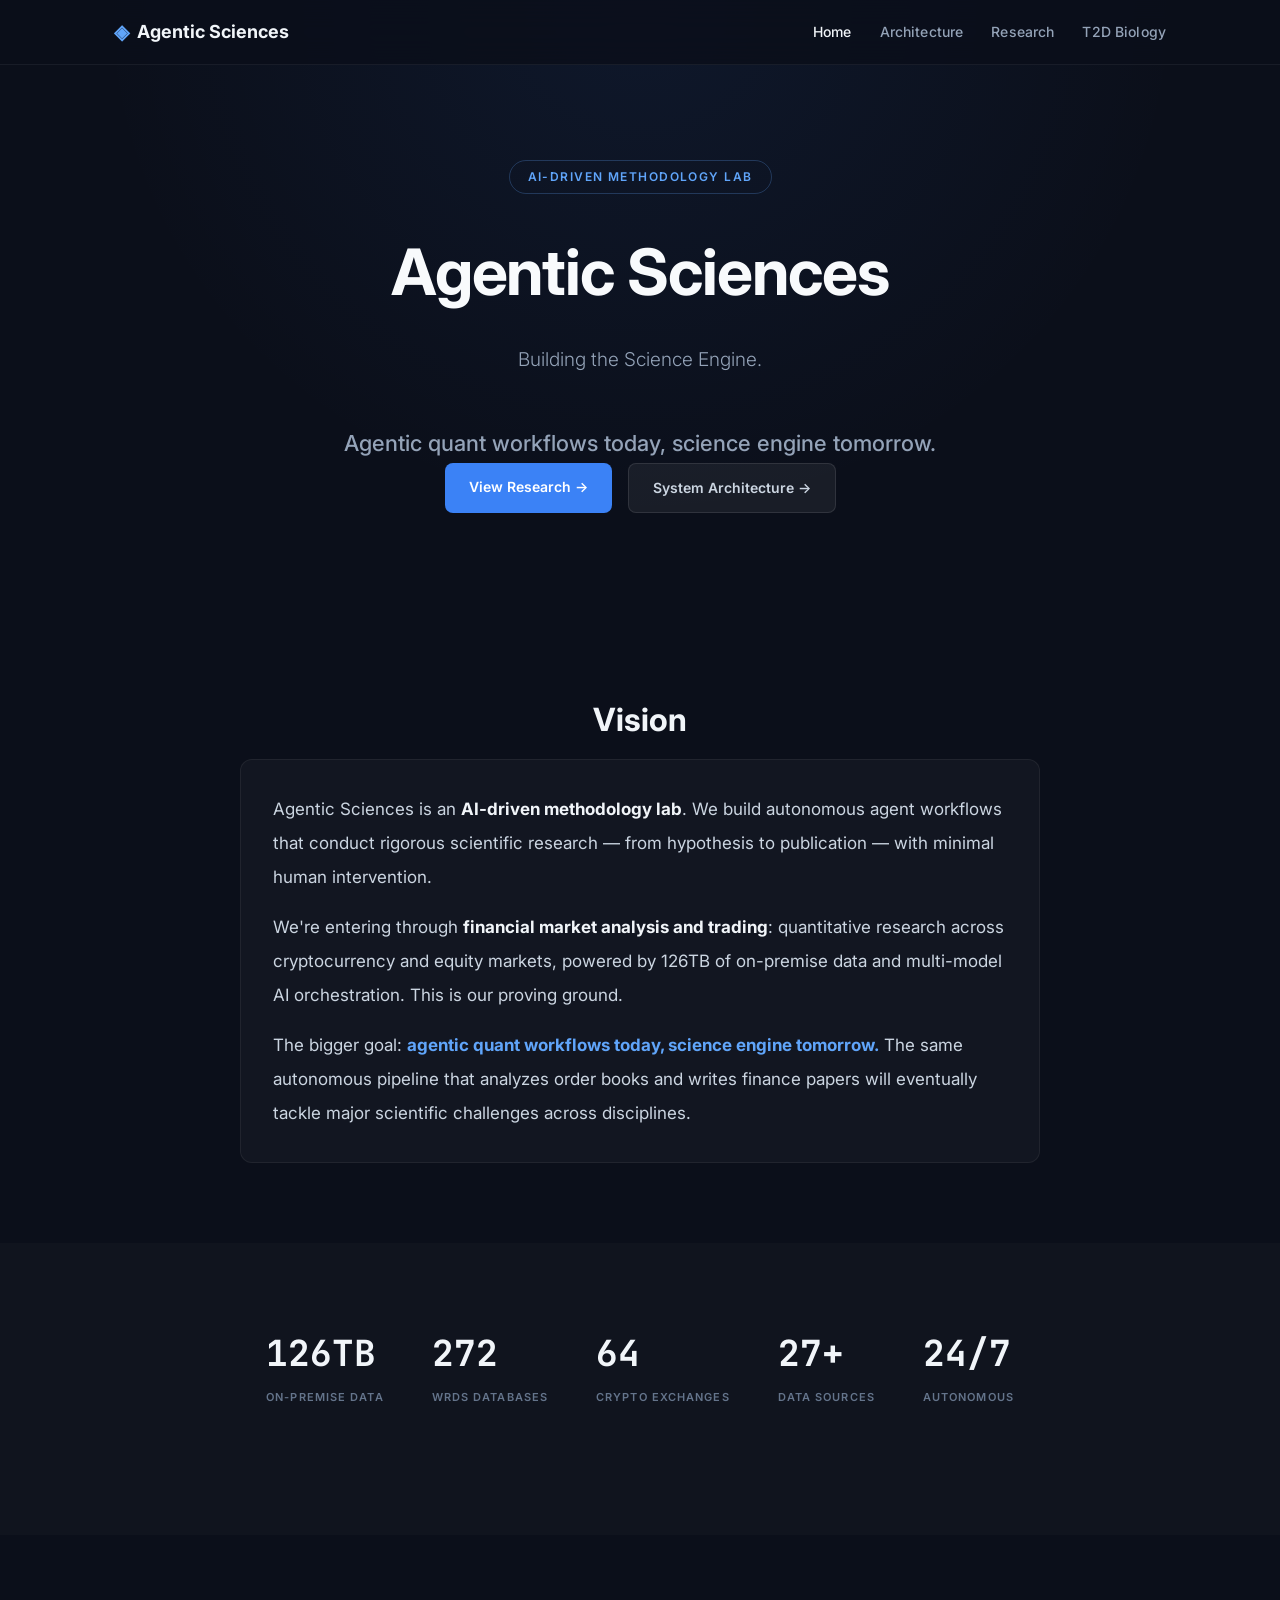
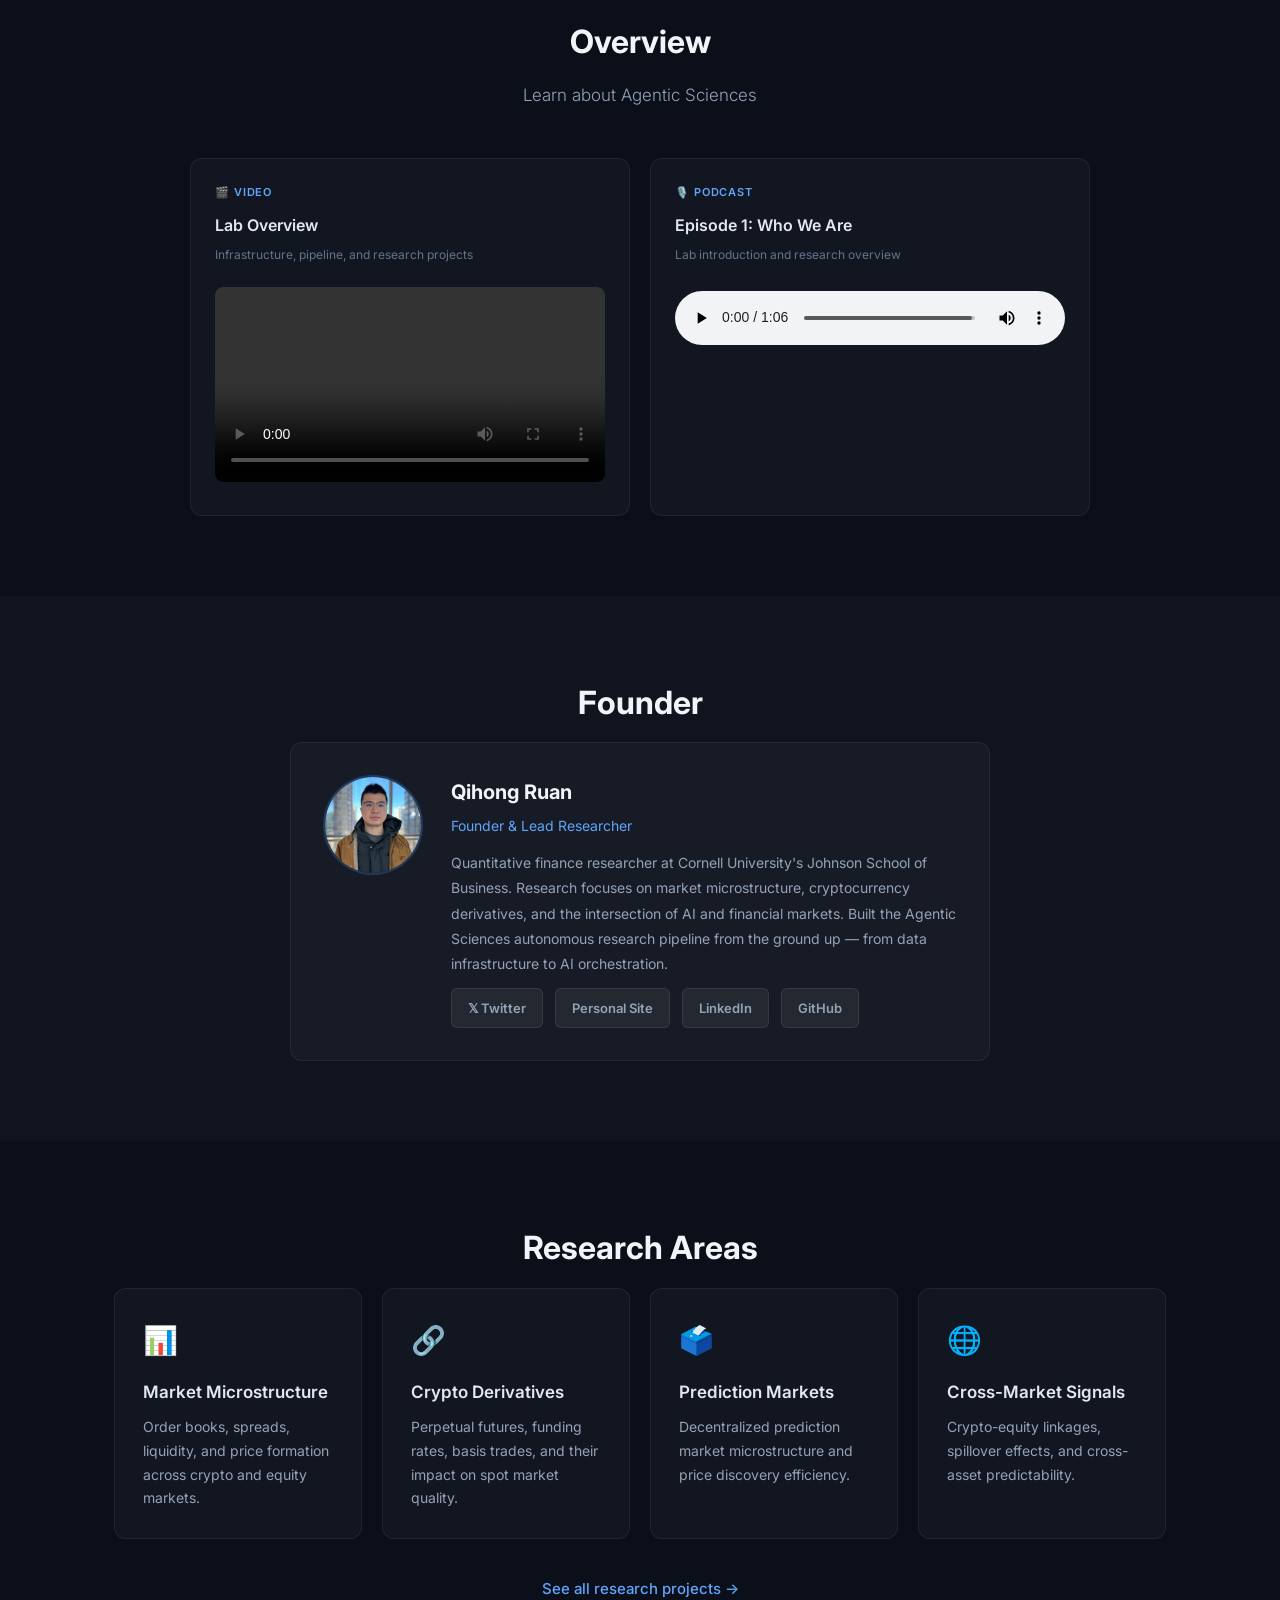
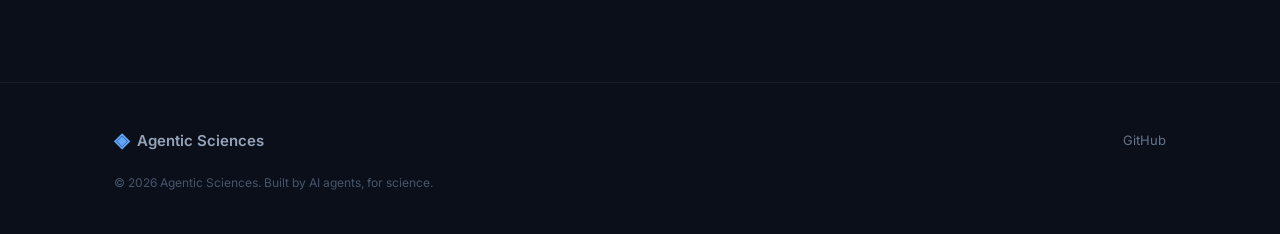
==== index.html @ 5f7b44ff "Add T2D Computational Biology research page - Network analysis: 13.7M STRING interactions → 1,053-no" ====
<!DOCTYPE html>
<html lang="en">
<head>
    <meta charset="UTF-8">
    <meta name="viewport" content="width=device-width, initial-scale=1.0">
    <title>Agentic Sciences — Quantitative Research Lab</title>
    <link rel="canonical" href="https://agentic-sciences.github.io/" />
    <link href="https://fonts.googleapis.com/css2?family=Inter:wght@300;400;500;600;700&family=JetBrains+Mono:wght@400;500&display=swap" rel="stylesheet">
    <link rel="stylesheet" href="css/style.css">
</head>
<body>

<nav class="nav">
    <div class="nav-inner">
        <a href="/" class="nav-brand">
            <span class="brand-icon">◈</span> Agentic Sciences
        </a>
        <div class="nav-links">
            <a href="/" class="active">Home</a>
            <a href="architecture.html">Architecture</a>
            <a href="research.html">Research</a>
            <a href="t2d-research.html">T2D Biology</a>
        </div>
    </div>
</nav>

<!-- Hero -->
<section class="hero">
    <div class="container">
        <div class="hero-badge">AI-Driven Methodology Lab</div>
        <h1>Agentic Sciences</h1>
        <p class="hero-subtitle">Building the Science Engine.</p>
        <p style="font-size:22px;font-weight:500;color:#94a3b8;margin-top:12px">Agentic quant workflows today, science engine tomorrow.</p>
        <div class="hero-cta">
            <a href="research.html" class="btn btn-primary">View Research →</a>
            <a href="architecture.html" class="btn btn-secondary">System Architecture →</a>
        </div>
    </div>
</section>

<!-- Vision -->
<section class="section">
    <div class="container">
        <h2 class="section-title">Vision</h2>
        <div class="arch-block" style="max-width:800px;margin:0 auto">
            <p style="font-size:17px;line-height:2;color:#cbd5e1">
                Agentic Sciences is an <strong style="color:#f1f5f9">AI-driven methodology lab</strong>. We build autonomous agent workflows that conduct rigorous scientific research — from hypothesis to publication — with minimal human intervention.
            </p>
            <p style="font-size:17px;line-height:2;color:#cbd5e1;margin-top:16px">
                We're entering through <strong style="color:#f1f5f9">financial market analysis and trading</strong>: quantitative research across cryptocurrency and equity markets, powered by 126TB of on-premise data and multi-model AI orchestration. This is our proving ground.
            </p>
            <p style="font-size:17px;line-height:2;color:#cbd5e1;margin-top:16px">
                The bigger goal: <strong style="color:#60a5fa">agentic quant workflows today, science engine tomorrow.</strong> The same autonomous pipeline that analyzes order books and writes finance papers will eventually tackle major scientific challenges across disciplines.
            </p>
        </div>
    </div>
</section>

<!-- Key Numbers -->
<section class="section section-alt">
    <div class="container">
        <div class="hero-stats">
            <div class="stat">
                <div class="stat-number">126TB</div>
                <div class="stat-label">On-Premise Data</div>
            </div>
            <div class="stat">
                <div class="stat-number">272</div>
                <div class="stat-label">WRDS Databases</div>
            </div>
            <div class="stat">
                <div class="stat-number">64</div>
                <div class="stat-label">Crypto Exchanges</div>
            </div>
            <div class="stat">
                <div class="stat-number">27+</div>
                <div class="stat-label">Data Sources</div>
            </div>
            <div class="stat">
                <div class="stat-number">24/7</div>
                <div class="stat-label">Autonomous</div>
            </div>
        </div>
    </div>
</section>

<!-- Overview Video & Podcast -->
<section class="section">
    <div class="container">
        <h2 class="section-title">Overview</h2>
        <p class="section-desc">Learn about Agentic Sciences</p>
        <div class="output-grid" style="max-width:900px;margin:0 auto">
            <div class="output-item">
                <div class="type">🎬 Video</div>
                <h3>Lab Overview</h3>
                <p style="font-size:12px;color:#64748b">Infrastructure, pipeline, and research projects</p>
                <video controls style="width:100%;border-radius:8px;margin-top:8px;background:#000">
                    <source src="assets/videos/agentic_sciences_overview.mp4" type="video/mp4">
                </video>
            </div>
            <div class="output-item">
                <div class="type">🎙️ Podcast</div>
                <h3>Episode 1: Who We Are</h3>
                <p style="font-size:12px;color:#64748b">Lab introduction and research overview</p>
                <audio controls style="width:100%;margin-top:12px">
                    <source src="assets/podcast/ep01_en.mp3" type="audio/mpeg">
                </audio>
            </div>
        </div>
    </div>
</section>

<!-- Founder -->
<section class="section section-alt">
    <div class="container">
        <h2 class="section-title">Founder</h2>
        <div class="arch-block" style="max-width:700px;margin:0 auto;display:flex;gap:28px;align-items:flex-start">
            <div style="min-width:100px;text-align:center">
                <img src="img/founder.jpeg" alt="Qihong Ruan" 
                     style="width:100px;height:100px;border-radius:50%;object-fit:cover;border:2px solid #1e3a5f"
                     onerror="this.style.display='none'">
            </div>
            <div>
                <h3 style="font-size:20px;color:#f1f5f9;margin-bottom:4px">Qihong Ruan</h3>
                <p style="font-size:14px;color:#60a5fa;margin-bottom:12px">Founder & Lead Researcher</p>
                <p style="font-size:14px;color:#94a3b8;line-height:1.8">
                    Quantitative finance researcher at Cornell University's Johnson School of Business. Research focuses on market microstructure, cryptocurrency derivatives, and the intersection of AI and financial markets. Built the Agentic Sciences autonomous research pipeline from the ground up — from data infrastructure to AI orchestration.
                </p>
                <div style="margin-top:12px;display:flex;gap:12px;flex-wrap:wrap">
                    <a href="https://x.com/Qihong53030163" class="btn btn-sm">𝕏 Twitter</a>
                    <a href="https://qihongruan.github.io" class="btn btn-sm">Personal Site</a>
                    <a href="https://www.linkedin.com/in/qihong-ruan/" class="btn btn-sm">LinkedIn</a>
                    <a href="https://github.com/QihongRuan" class="btn btn-sm">GitHub</a>
                </div>
            </div>
        </div>
    </div>
</section>

<!-- What We Research (brief) -->
<section class="section">
    <div class="container">
        <h2 class="section-title">Research Areas</h2>
        <div class="cards">
            <div class="card">
                <div class="card-icon">📊</div>
                <h3>Market Microstructure</h3>
                <p>Order books, spreads, liquidity, and price formation across crypto and equity markets.</p>
            </div>
            <div class="card">
                <div class="card-icon">🔗</div>
                <h3>Crypto Derivatives</h3>
                <p>Perpetual futures, funding rates, basis trades, and their impact on spot market quality.</p>
            </div>
            <div class="card">
                <div class="card-icon">🗳️</div>
                <h3>Prediction Markets</h3>
                <p>Decentralized prediction market microstructure and price discovery efficiency.</p>
            </div>
            <div class="card">
                <div class="card-icon">🌐</div>
                <h3>Cross-Market Signals</h3>
                <p>Crypto-equity linkages, spillover effects, and cross-asset predictability.</p>
            </div>
        </div>
        <div class="more-link">
            <a href="research.html">See all research projects →</a>
        </div>
    </div>
</section>

<!-- Footer -->
<footer class="footer">
    <div class="container">
        <div class="footer-inner">
            <div class="footer-brand">
                <span class="brand-icon">◈</span> Agentic Sciences
            </div>
            <div class="footer-links">
                <a href="https://github.com/Agentic-Sciences">GitHub</a>
            </div>
        </div>
        <div class="footer-copy">© 2026 Agentic Sciences. Built by AI agents, for science.</div>
    </div>
</footer>

</body>
</html>
---- css/style.css ----
/* ========== Reset & Base ========== */
*, *::before, *::after { margin: 0; padding: 0; box-sizing: border-box; }
html { scroll-behavior: smooth; }
body {
    font-family: 'Inter', -apple-system, sans-serif;
    font-size: 16px; line-height: 1.7;
    color: #e2e8f0; background: #0b0f1a;
    -webkit-font-smoothing: antialiased;
}
a { color: #60a5fa; text-decoration: none; transition: color .2s; }
a:hover { color: #93c5fd; }
.container { max-width: 1100px; margin: 0 auto; padding: 0 24px; }

/* ========== Nav ========== */
.nav { position: fixed; top: 0; left: 0; right: 0; z-index: 100;
    background: rgba(11,15,26,.85); backdrop-filter: blur(20px);
    border-bottom: 1px solid rgba(255,255,255,.06); }
.nav-inner { max-width: 1100px; margin: 0 auto; padding: 0 24px;
    display: flex; align-items: center; justify-content: space-between; height: 64px; }
.nav-brand { font-weight: 700; font-size: 18px; color: #f1f5f9; display: flex; align-items: center; gap: 8px; }
.brand-icon { color: #60a5fa; font-size: 20px; }
.nav-brand:hover { color: #f1f5f9; }
.nav-links { display: flex; gap: 28px; }
.nav-links a { font-size: 14px; font-weight: 500; color: #94a3b8; letter-spacing: .01em; }
.nav-links a:hover, .nav-links a.active { color: #f1f5f9; }

/* ========== Hero ========== */
.hero { padding: 160px 0 100px; text-align: center;
    background: radial-gradient(ellipse at 50% 0%, rgba(59,130,246,.08) 0%, transparent 60%); }
.hero-badge { display: inline-block; font-size: 12px; font-weight: 600;
    text-transform: uppercase; letter-spacing: .12em; color: #60a5fa;
    border: 1px solid rgba(96,165,250,.25); border-radius: 20px;
    padding: 6px 18px; margin-bottom: 24px; }
.hero h1 { font-size: 64px; font-weight: 700; color: #f8fafc;
    letter-spacing: -.02em; margin-bottom: 16px; }
.hero-subtitle { font-size: 19px; color: #94a3b8; max-width: 680px; margin: 0 auto 48px;
    font-weight: 300; line-height: 1.8; }
.hero-stats { display: flex; justify-content: center; gap: 48px; margin-bottom: 48px; }
.stat-number { font-size: 36px; font-weight: 700; color: #f1f5f9;
    font-family: 'JetBrains Mono', monospace; }
.stat-label { font-size: 11px; font-weight: 600; text-transform: uppercase;
    letter-spacing: .1em; color: #64748b; margin-top: 4px; }

/* ========== Buttons ========== */
.btn { display: inline-block; padding: 12px 24px; border-radius: 8px;
    font-size: 14px; font-weight: 600; transition: all .2s; }
.btn-primary { background: #3b82f6; color: #fff; }
.btn-primary:hover { background: #2563eb; color: #fff; }
.btn-secondary { background: rgba(255,255,255,.06); color: #cbd5e1;
    border: 1px solid rgba(255,255,255,.1); }
.btn-secondary:hover { background: rgba(255,255,255,.1); color: #f1f5f9; }
.btn-sm { padding: 8px 16px; font-size: 13px; border-radius: 6px;
    background: rgba(255,255,255,.06); color: #94a3b8;
    border: 1px solid rgba(255,255,255,.08); }
.btn-sm:hover { background: rgba(255,255,255,.1); color: #e2e8f0; }
.hero-cta { display: flex; gap: 16px; justify-content: center; }

/* ========== Sections ========== */
.section { padding: 80px 0; }
.section-alt { background: rgba(255,255,255,.02); }
.section-title { font-size: 32px; font-weight: 700; color: #f1f5f9;
    margin-bottom: 12px; text-align: center; }
.section-desc { font-size: 17px; color: #94a3b8; text-align: center;
    max-width: 640px; margin: 0 auto 48px; font-weight: 300; }

/* ========== Cards ========== */
.cards { display: grid; grid-template-columns: repeat(auto-fit, minmax(240px, 1fr)); gap: 20px; }
.card { background: rgba(255,255,255,.03); border: 1px solid rgba(255,255,255,.06);
    border-radius: 12px; padding: 28px; transition: all .2s; }
.card:hover { border-color: rgba(96,165,250,.2); background: rgba(255,255,255,.05); }
.card-icon { font-size: 28px; margin-bottom: 14px; }
.card h3 { font-size: 17px; font-weight: 600; color: #e2e8f0; margin-bottom: 8px; }
.card p { font-size: 14px; color: #94a3b8; line-height: 1.7; }

/* ========== Research Highlight ========== */
.research-card-large { background: rgba(255,255,255,.03); border: 1px solid rgba(255,255,255,.08);
    border-radius: 12px; padding: 36px; max-width: 800px; margin: 0 auto; }
.research-status { display: inline-block; font-size: 11px; font-weight: 600;
    text-transform: uppercase; letter-spacing: .08em; padding: 4px 12px;
    border-radius: 12px; margin-bottom: 16px; }
.research-status.active { background: rgba(52,211,153,.1); color: #34d399;
    border: 1px solid rgba(52,211,153,.2); }
.research-card-large h3 { font-size: 24px; font-weight: 700; color: #f1f5f9; margin-bottom: 12px; }
.research-card-large p { font-size: 15px; color: #94a3b8; line-height: 1.8; margin-bottom: 20px; }
.research-meta { display: flex; gap: 24px; font-size: 13px; color: #64748b; margin-bottom: 20px; flex-wrap: wrap; }
.research-links { display: flex; gap: 10px; flex-wrap: wrap; }

/* ========== Infrastructure ========== */
.infra-grid { display: grid; grid-template-columns: repeat(auto-fit, minmax(220px, 1fr)); gap: 16px; }
.infra-item { background: rgba(255,255,255,.03); border: 1px solid rgba(255,255,255,.06);
    border-radius: 10px; padding: 24px; }
.infra-item h4 { font-size: 15px; font-weight: 600; color: #e2e8f0; margin-bottom: 8px; }
.infra-item p { font-size: 13px; color: #64748b; line-height: 1.7; }

/* ========== More Link ========== */
.more-link { text-align: center; margin-top: 36px; }
.more-link a { font-size: 15px; font-weight: 500; color: #60a5fa; }

/* ========== Footer ========== */
.footer { padding: 40px 0; border-top: 1px solid rgba(255,255,255,.06); }
.footer-inner { display: flex; justify-content: space-between; align-items: center; margin-bottom: 16px; }
.footer-brand { font-weight: 600; font-size: 15px; color: #94a3b8; display: flex; align-items: center; gap: 8px; }
.footer-links { display: flex; gap: 20px; }
.footer-links a { font-size: 13px; color: #64748b; }
.footer-links a:hover { color: #94a3b8; }
.footer-copy { font-size: 12px; color: #475569; }

/* ========== Research Page ========== */
.page-header { padding: 120px 0 60px; text-align: center;
    background: radial-gradient(ellipse at 50% 0%, rgba(59,130,246,.06) 0%, transparent 60%); }
.page-header h1 { font-size: 42px; font-weight: 700; color: #f8fafc; margin-bottom: 12px; }
.page-header p { font-size: 17px; color: #94a3b8; font-weight: 300; }

.research-list { max-width: 800px; margin: 0 auto; }
.research-item { background: rgba(255,255,255,.03); border: 1px solid rgba(255,255,255,.06);
    border-radius: 12px; padding: 32px; margin-bottom: 20px; transition: all .2s; }
.research-item:hover { border-color: rgba(96,165,250,.15); }
.research-item h3 { font-size: 20px; font-weight: 700; color: #e2e8f0; margin-bottom: 8px; }
.research-item .desc { font-size: 14px; color: #94a3b8; line-height: 1.8; margin-bottom: 16px; }
.research-item .meta { font-size: 12px; color: #64748b; margin-bottom: 16px; }

/* ========== Architecture Page ========== */
.arch-block { background: rgba(255,255,255,.03); border: 1px solid rgba(255,255,255,.06);
    border-radius: 12px; padding: 32px; margin-bottom: 24px; max-width: 900px; margin-left: auto; margin-right: auto; }
.arch-block h3 { font-size: 18px; font-weight: 700; color: #e2e8f0; margin-bottom: 12px; }
.arch-block p { font-size: 14px; color: #94a3b8; line-height: 1.8; }
.arch-diagram-box { background: #0f1629; border: 1px solid rgba(96,165,250,.15);
    border-radius: 10px; padding: 28px; font-family: 'JetBrains Mono', monospace;
    font-size: 13px; line-height: 2; color: #94a3b8; overflow-x: auto;
    white-space: pre; max-width: 900px; margin: 0 auto 32px; }
.layer-grid { display: grid; grid-template-columns: 1fr 1fr; gap: 16px;
    max-width: 900px; margin: 0 auto 32px; }
.layer { background: rgba(255,255,255,.03); border-left: 3px solid #3b82f6;
    border-radius: 0 10px 10px 0; padding: 20px 24px; }
.layer h4 { font-size: 14px; font-weight: 600; color: #e2e8f0; margin-bottom: 6px; }
.layer p { font-size: 13px; color: #64748b; line-height: 1.7; }

/* ========== Outputs Page ========== */
.output-grid { display: grid; grid-template-columns: repeat(auto-fit, minmax(300px, 1fr));
    gap: 20px; max-width: 900px; margin: 0 auto; }
.output-item { background: rgba(255,255,255,.03); border: 1px solid rgba(255,255,255,.06);
    border-radius: 12px; padding: 24px; }
.output-item h3 { font-size: 16px; font-weight: 600; color: #e2e8f0; margin-bottom: 6px; }
.output-item .type { font-size: 11px; font-weight: 600; text-transform: uppercase;
    letter-spacing: .08em; color: #60a5fa; margin-bottom: 10px; }
.output-item p { font-size: 13px; color: #94a3b8; margin-bottom: 14px; line-height: 1.7; }

/* Figure gallery */
.fig-gallery { display: grid; grid-template-columns: repeat(auto-fit, minmax(280px, 1fr));
    gap: 16px; max-width: 900px; margin: 32px auto; }
.fig-item { background: rgba(255,255,255,.03); border: 1px solid rgba(255,255,255,.06);
    border-radius: 10px; overflow: hidden; }
.fig-item img { width: 100%; display: block; }
.fig-item .fig-cap { padding: 12px 16px; font-size: 12px; color: #64748b; }

/* ========== Responsive ========== */
@media (max-width: 768px) {
    .hero h1 { font-size: 36px; }
    .hero-stats { flex-wrap: wrap; gap: 24px; }
    .hero-cta { flex-direction: column; align-items: center; }
    .nav-links { gap: 16px; }
    .nav-links a { font-size: 13px; }
    .layer-grid { grid-template-columns: 1fr; }
    .research-meta { flex-direction: column; gap: 8px; }
}
@media (max-width: 480px) {
    .hero h1 { font-size: 28px; }
    .hero-stats { gap: 16px; }
    .stat-number { font-size: 24px; }
    .nav-inner { padding: 0 16px; }
    .container { padding: 0 16px; }
}
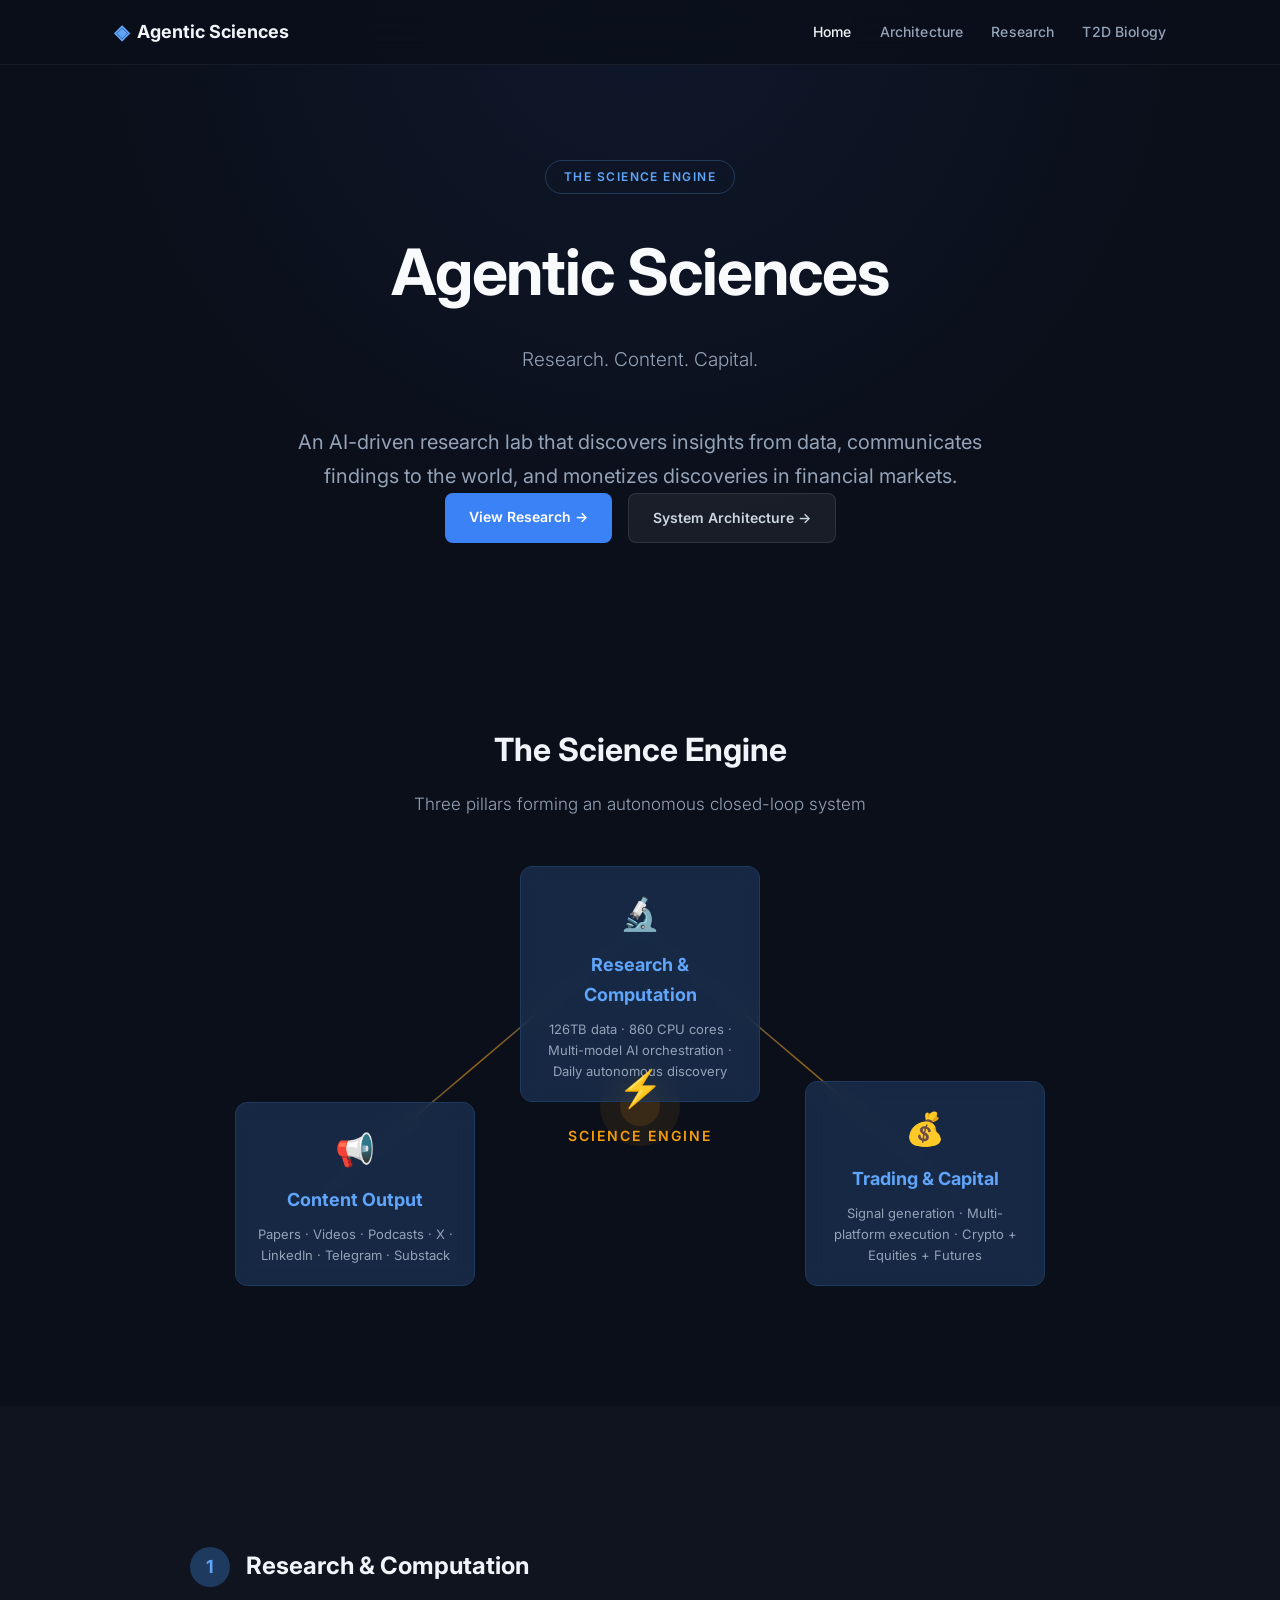
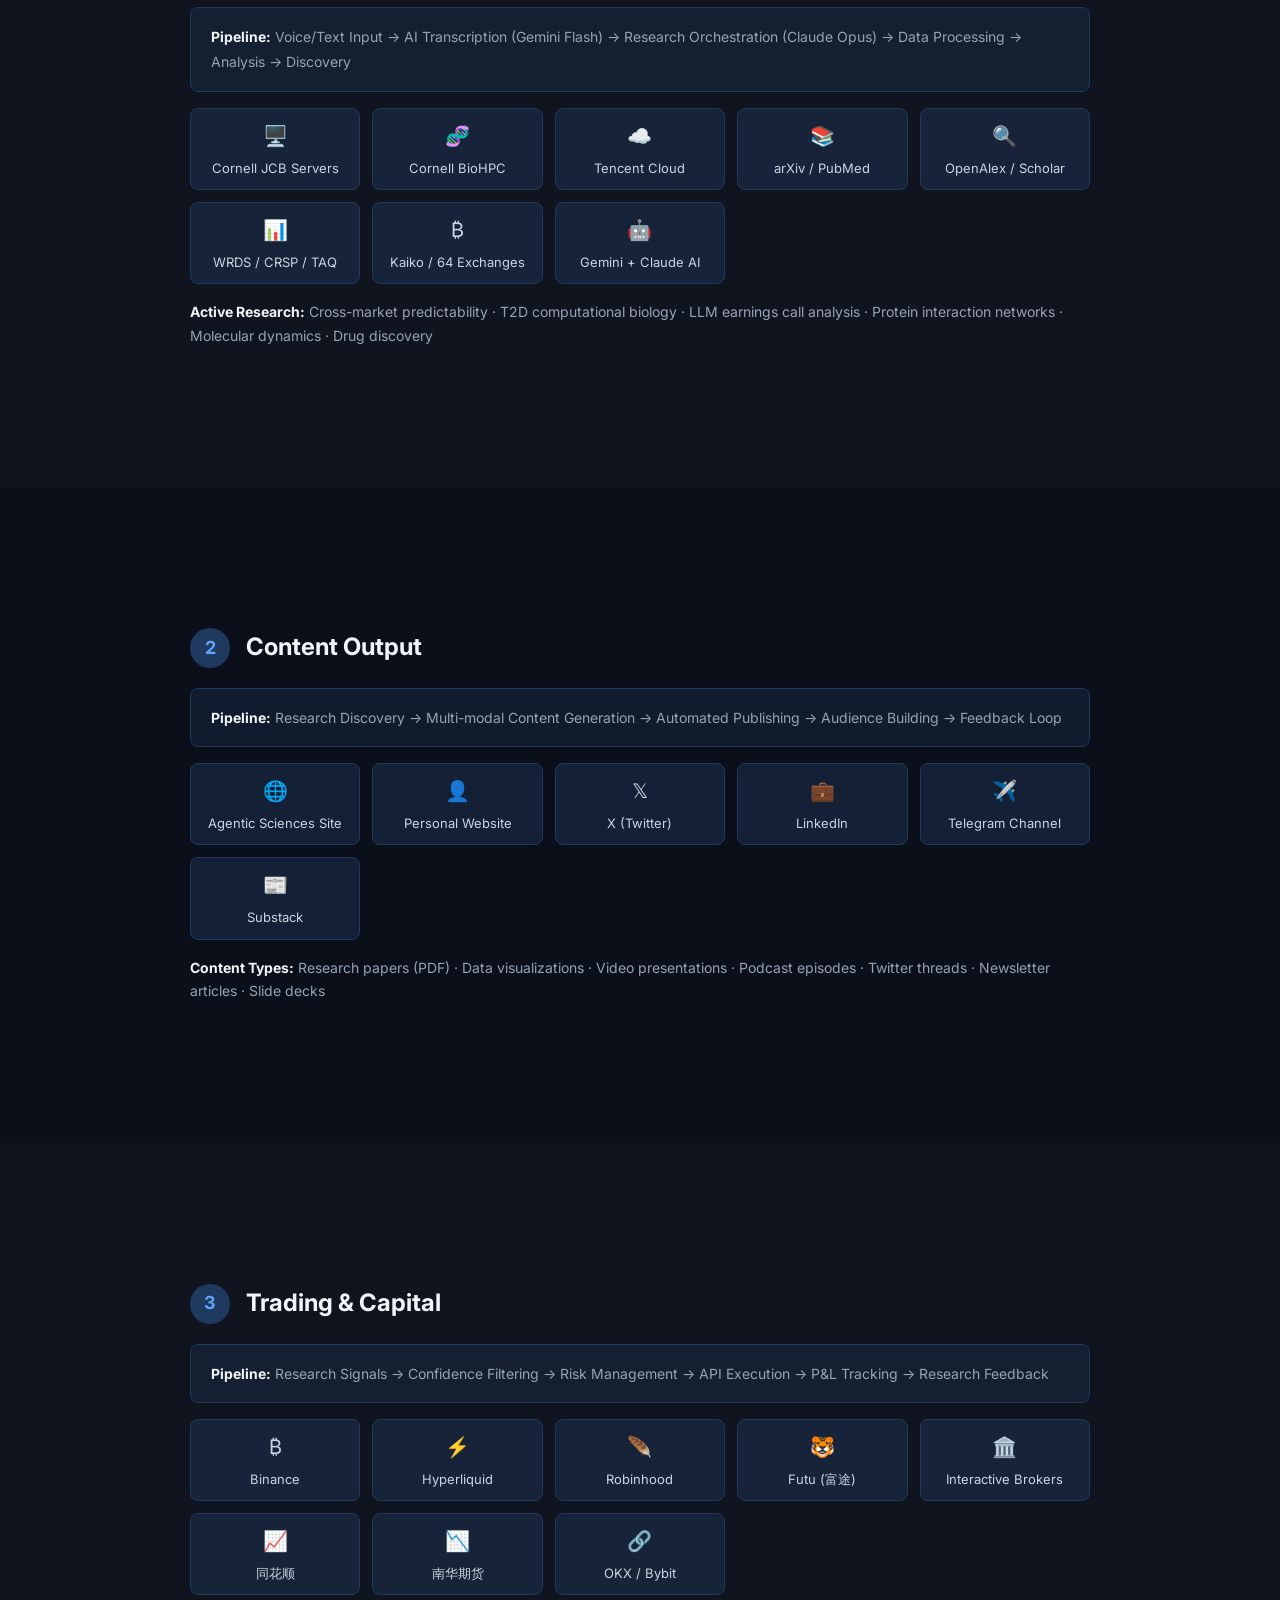
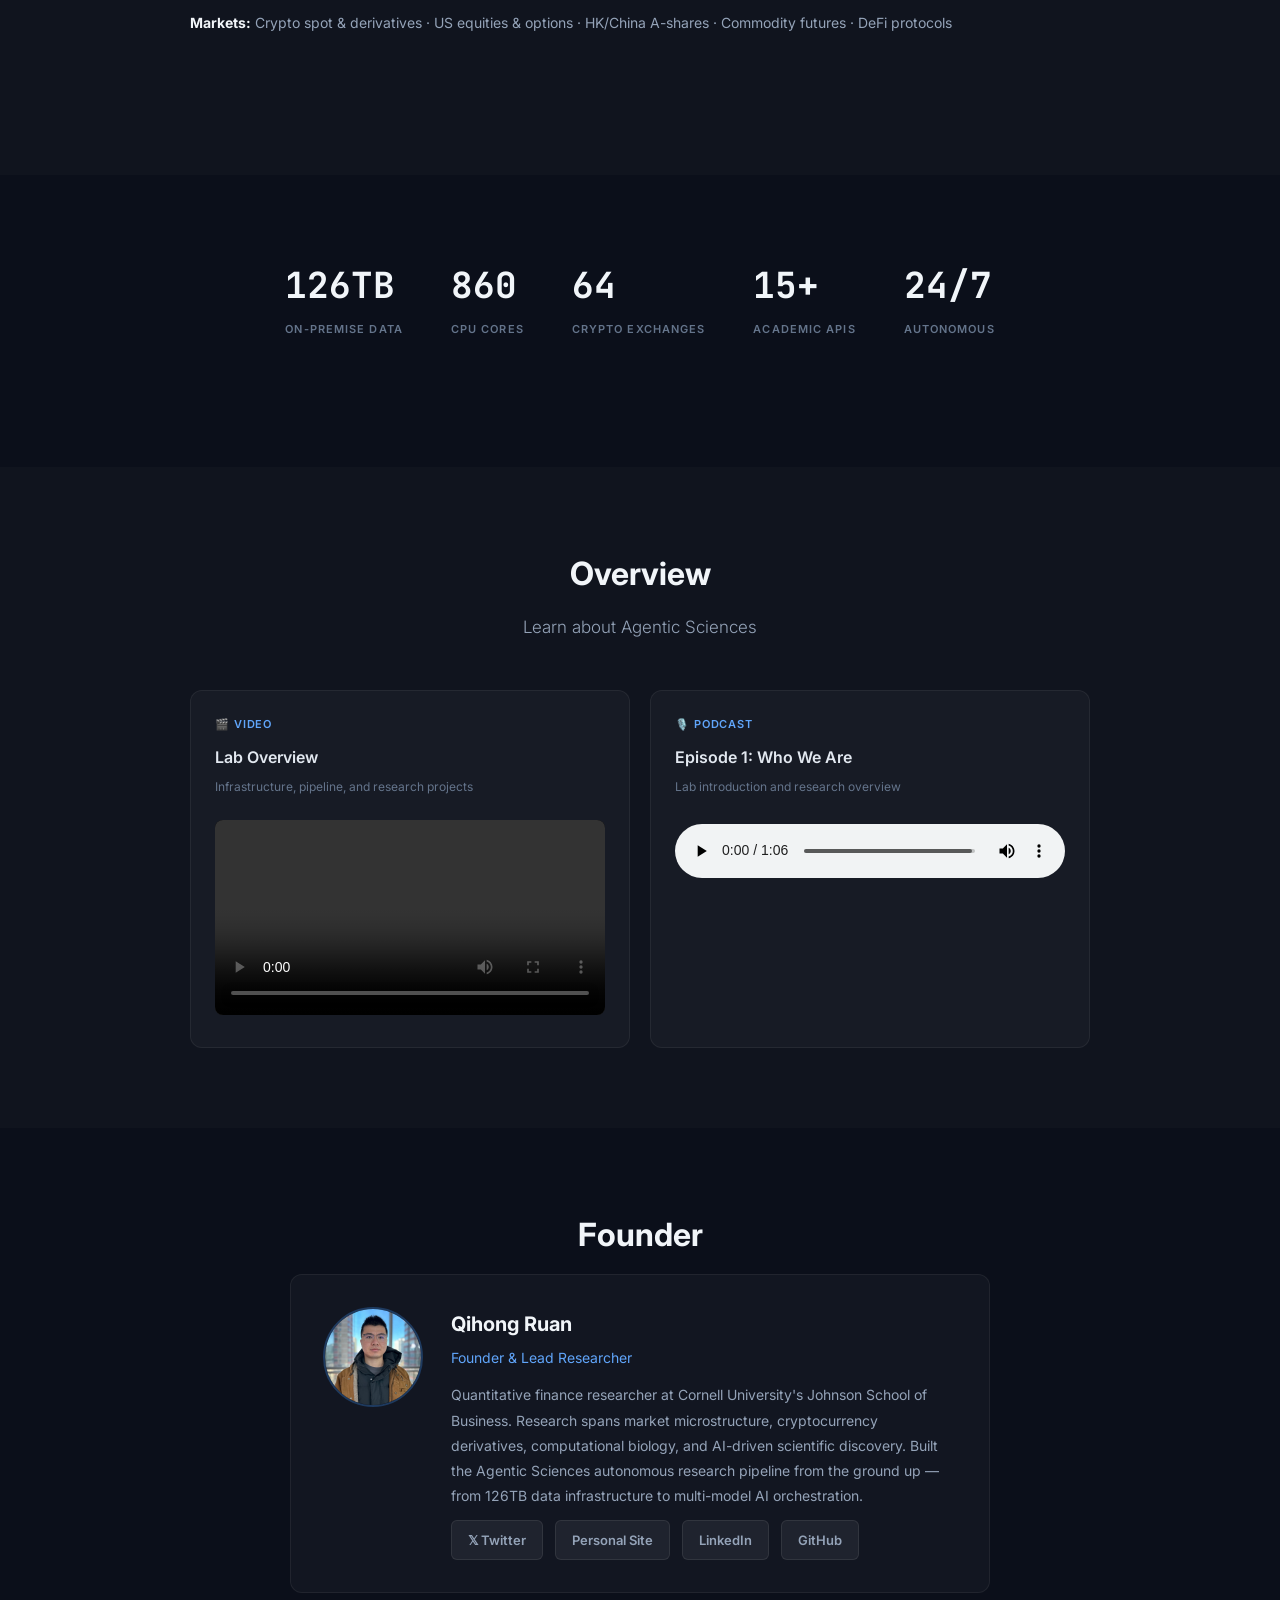
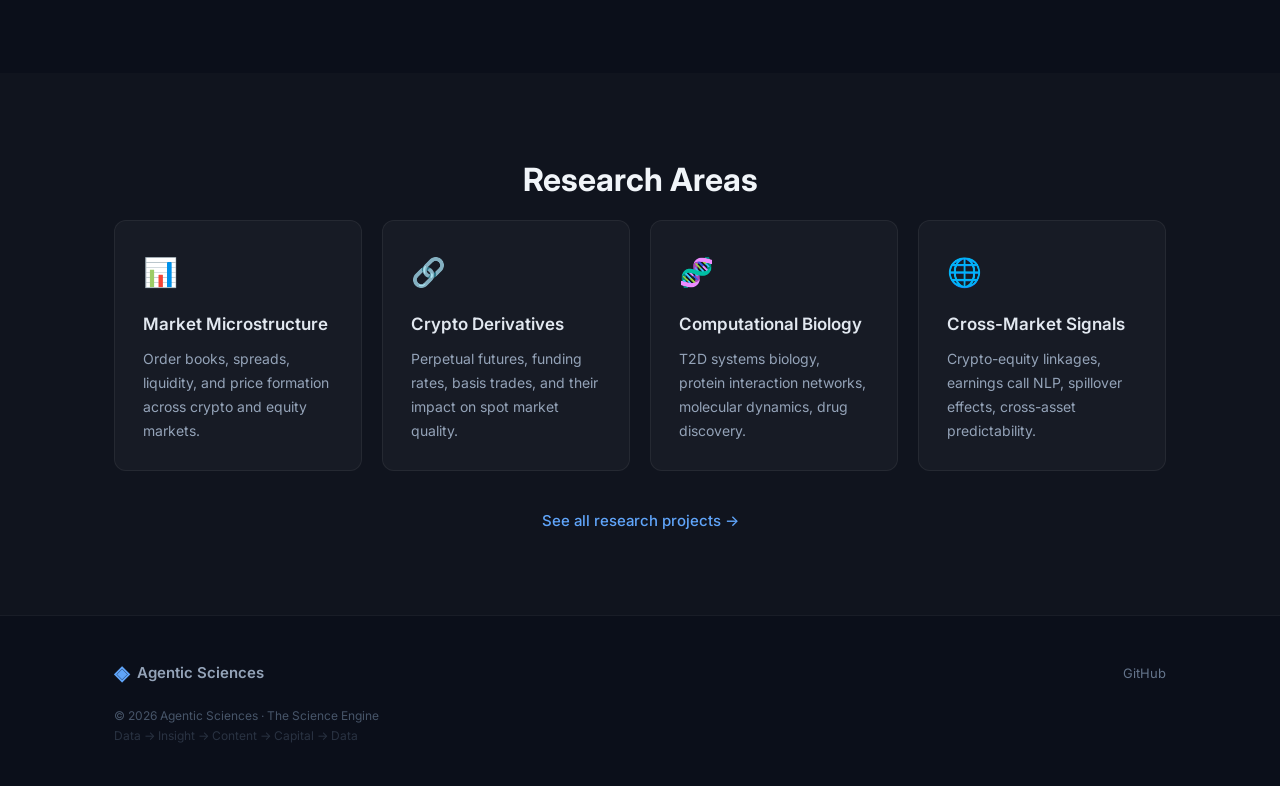
==== commit 48f14b55: "Redesign homepage: Science Engine triple-pillar vision - Research + Content + Trading triangle archi" ====
--- a/index.html
+++ b/index.html
@@ -3,10 +3,74 @@
 <head>
     <meta charset="UTF-8">
     <meta name="viewport" content="width=device-width, initial-scale=1.0">
-    <title>Agentic Sciences — Quantitative Research Lab</title>
+    <title>Agentic Sciences — The Science Engine</title>
     <link rel="canonical" href="https://agentic-sciences.github.io/" />
     <link href="https://fonts.googleapis.com/css2?family=Inter:wght@300;400;500;600;700&family=JetBrains+Mono:wght@400;500&display=swap" rel="stylesheet">
     <link rel="stylesheet" href="css/style.css">
+    <style>
+        .triangle-container {
+            max-width: 900px; margin: 40px auto; position: relative;
+            height: 420px;
+        }
+        .triangle-node {
+            position: absolute; width: 240px; text-align: center;
+            background: rgba(30,58,95,0.6); border: 1px solid #1e3a5f;
+            border-radius: 12px; padding: 20px; backdrop-filter: blur(10px);
+        }
+        .triangle-node h3 { color: #60a5fa; margin: 0 0 8px; font-size: 18px; }
+        .triangle-node p { color: #94a3b8; font-size: 13px; line-height: 1.6; margin: 0; }
+        .triangle-node .icon { font-size: 32px; margin-bottom: 8px; }
+        .node-top { top: 0; left: 50%; transform: translateX(-50%); }
+        .node-left { bottom: 0; left: 5%; }
+        .node-right { bottom: 0; right: 5%; }
+        .triangle-svg {
+            position: absolute; top: 0; left: 0; width: 100%; height: 100%;
+            pointer-events: none; z-index: -1;
+        }
+        .triangle-center {
+            position: absolute; top: 50%; left: 50%; transform: translate(-50%, -20%);
+            text-align: center;
+        }
+        .triangle-center .engine-label {
+            font-size: 14px; color: #f59e0b; font-weight: 600;
+            letter-spacing: 2px; text-transform: uppercase;
+        }
+        .triangle-center .engine-icon { font-size: 36px; margin-bottom: 4px; }
+        
+        .pillar-section { margin: 60px auto; max-width: 900px; }
+        .pillar-header { display: flex; align-items: center; gap: 16px; margin-bottom: 20px; }
+        .pillar-header .num {
+            background: #1e3a5f; color: #60a5fa; width: 40px; height: 40px;
+            border-radius: 50%; display: flex; align-items: center; justify-content: center;
+            font-weight: 700; font-size: 18px;
+        }
+        .pillar-header h2 { color: #f1f5f9; margin: 0; font-size: 24px; }
+        
+        .platform-grid {
+            display: grid; grid-template-columns: repeat(auto-fill, minmax(160px, 1fr));
+            gap: 12px; margin: 16px 0;
+        }
+        .platform-chip {
+            background: rgba(30,58,95,0.4); border: 1px solid #1e3a5f;
+            border-radius: 8px; padding: 10px 14px; text-align: center;
+            font-size: 13px; color: #cbd5e1;
+        }
+        .platform-chip .plat-icon { font-size: 20px; display: block; margin-bottom: 4px; }
+        
+        .flow-arrow { text-align: center; color: #475569; font-size: 24px; margin: 8px 0; }
+        .flow-box {
+            background: rgba(30,58,95,0.3); border: 1px solid #1e3a5f;
+            border-radius: 8px; padding: 16px 20px; margin: 12px 0;
+            color: #94a3b8; font-size: 14px; line-height: 1.8;
+        }
+        .flow-box strong { color: #f1f5f9; }
+
+        @media (max-width: 768px) {
+            .triangle-container { height: auto; display: flex; flex-direction: column; gap: 16px; align-items: center; }
+            .triangle-node { position: static; transform: none; width: 90%; }
+            .triangle-svg, .triangle-center { display: none; }
+        }
+    </style>
 </head>
 <body>
 
@@ -27,10 +91,12 @@
 <!-- Hero -->
 <section class="hero">
     <div class="container">
-        <div class="hero-badge">AI-Driven Methodology Lab</div>
+        <div class="hero-badge">The Science Engine</div>
         <h1>Agentic Sciences</h1>
-        <p class="hero-subtitle">Building the Science Engine.</p>
-        <p style="font-size:22px;font-weight:500;color:#94a3b8;margin-top:12px">Agentic quant workflows today, science engine tomorrow.</p>
+        <p class="hero-subtitle">Research. Content. Capital.</p>
+        <p style="font-size:20px;font-weight:400;color:#94a3b8;margin-top:12px;max-width:700px;margin-left:auto;margin-right:auto">
+            An AI-driven research lab that discovers insights from data, communicates findings to the world, and monetizes discoveries in financial markets.
+        </p>
         <div class="hero-cta">
             <a href="research.html" class="btn btn-primary">View Research →</a>
             <a href="architecture.html" class="btn btn-secondary">System Architecture →</a>
@@ -38,26 +104,147 @@
     </div>
 </section>
 
-<!-- Vision -->
+<!-- The Science Engine Triangle -->
 <section class="section">
     <div class="container">
-        <h2 class="section-title">Vision</h2>
-        <div class="arch-block" style="max-width:800px;margin:0 auto">
-            <p style="font-size:17px;line-height:2;color:#cbd5e1">
-                Agentic Sciences is an <strong style="color:#f1f5f9">AI-driven methodology lab</strong>. We build autonomous agent workflows that conduct rigorous scientific research — from hypothesis to publication — with minimal human intervention.
+        <h2 class="section-title">The Science Engine</h2>
+        <p class="section-desc">Three pillars forming an autonomous closed-loop system</p>
+        
+        <div class="triangle-container">
+            <svg class="triangle-svg" viewBox="0 0 900 420" preserveAspectRatio="xMidYMid meet">
+                <defs>
+                    <linearGradient id="lineGrad" x1="0%" y1="0%" x2="100%" y2="0%">
+                        <stop offset="0%" style="stop-color:#3b82f6;stop-opacity:0.4"/>
+                        <stop offset="50%" style="stop-color:#f59e0b;stop-opacity:0.6"/>
+                        <stop offset="100%" style="stop-color:#3b82f6;stop-opacity:0.4"/>
+                    </linearGradient>
+                </defs>
+                <!-- Triangle lines -->
+                <line x1="450" y1="60" x2="120" y2="340" stroke="url(#lineGrad)" stroke-width="1.5"/>
+                <line x1="450" y1="60" x2="780" y2="340" stroke="url(#lineGrad)" stroke-width="1.5"/>
+                <line x1="120" y1="340" x2="780" y2="340" stroke="url(#lineGrad)" stroke-width="1.5"/>
+                <!-- Center glow -->
+                <circle cx="450" cy="240" r="40" fill="#f59e0b" opacity="0.08"/>
+                <circle cx="450" cy="240" r="20" fill="#f59e0b" opacity="0.12"/>
+            </svg>
+            
+            <div class="triangle-node node-top">
+                <div class="icon">🔬</div>
+                <h3>Research & Computation</h3>
+                <p>126TB data · 860 CPU cores · Multi-model AI orchestration · Daily autonomous discovery</p>
+            </div>
+            <div class="triangle-node node-left">
+                <div class="icon">📢</div>
+                <h3>Content Output</h3>
+                <p>Papers · Videos · Podcasts · X · LinkedIn · Telegram · Substack</p>
+            </div>
+            <div class="triangle-node node-right">
+                <div class="icon">💰</div>
+                <h3>Trading & Capital</h3>
+                <p>Signal generation · Multi-platform execution · Crypto + Equities + Futures</p>
+            </div>
+            
+            <div class="triangle-center">
+                <div class="engine-icon">⚡</div>
+                <div class="engine-label">Science Engine</div>
+            </div>
+        </div>
+    </div>
+</section>
+
+<!-- Pillar 1: Research -->
+<section class="section section-alt">
+    <div class="container">
+        <div class="pillar-section">
+            <div class="pillar-header">
+                <div class="num">1</div>
+                <h2>Research & Computation</h2>
+            </div>
+            <div class="flow-box">
+                <strong>Pipeline:</strong> Voice/Text Input → AI Transcription (Gemini Flash) → 
+                Research Orchestration (Claude Opus) → Data Processing → Analysis → Discovery
+            </div>
+            <div class="platform-grid">
+                <div class="platform-chip"><span class="plat-icon">🖥️</span>Cornell JCB Servers</div>
+                <div class="platform-chip"><span class="plat-icon">🧬</span>Cornell BioHPC</div>
+                <div class="platform-chip"><span class="plat-icon">☁️</span>Tencent Cloud</div>
+                <div class="platform-chip"><span class="plat-icon">📚</span>arXiv / PubMed</div>
+                <div class="platform-chip"><span class="plat-icon">🔍</span>OpenAlex / Scholar</div>
+                <div class="platform-chip"><span class="plat-icon">📊</span>WRDS / CRSP / TAQ</div>
+                <div class="platform-chip"><span class="plat-icon">₿</span>Kaiko / 64 Exchanges</div>
+                <div class="platform-chip"><span class="plat-icon">🤖</span>Gemini + Claude AI</div>
+            </div>
+            <p style="color:#94a3b8;font-size:14px;margin-top:16px">
+                <strong style="color:#f1f5f9">Active Research:</strong> 
+                Cross-market predictability · T2D computational biology · LLM earnings call analysis · 
+                Protein interaction networks · Molecular dynamics · Drug discovery
             </p>
-            <p style="font-size:17px;line-height:2;color:#cbd5e1;margin-top:16px">
-                We're entering through <strong style="color:#f1f5f9">financial market analysis and trading</strong>: quantitative research across cryptocurrency and equity markets, powered by 126TB of on-premise data and multi-model AI orchestration. This is our proving ground.
+        </div>
+    </div>
+</section>
+
+<!-- Pillar 2: Content -->
+<section class="section">
+    <div class="container">
+        <div class="pillar-section">
+            <div class="pillar-header">
+                <div class="num">2</div>
+                <h2>Content Output</h2>
+            </div>
+            <div class="flow-box">
+                <strong>Pipeline:</strong> Research Discovery → Multi-modal Content Generation → 
+                Automated Publishing → Audience Building → Feedback Loop
+            </div>
+            <div class="platform-grid">
+                <div class="platform-chip"><span class="plat-icon">🌐</span>Agentic Sciences Site</div>
+                <div class="platform-chip"><span class="plat-icon">👤</span>Personal Website</div>
+                <div class="platform-chip"><span class="plat-icon">𝕏</span>X (Twitter)</div>
+                <div class="platform-chip"><span class="plat-icon">💼</span>LinkedIn</div>
+                <div class="platform-chip"><span class="plat-icon">✈️</span>Telegram Channel</div>
+                <div class="platform-chip"><span class="plat-icon">📰</span>Substack</div>
+            </div>
+            <p style="color:#94a3b8;font-size:14px;margin-top:16px">
+                <strong style="color:#f1f5f9">Content Types:</strong> 
+                Research papers (PDF) · Data visualizations · Video presentations · 
+                Podcast episodes · Twitter threads · Newsletter articles · Slide decks
             </p>
-            <p style="font-size:17px;line-height:2;color:#cbd5e1;margin-top:16px">
-                The bigger goal: <strong style="color:#60a5fa">agentic quant workflows today, science engine tomorrow.</strong> The same autonomous pipeline that analyzes order books and writes finance papers will eventually tackle major scientific challenges across disciplines.
+        </div>
+    </div>
+</section>
+
+<!-- Pillar 3: Trading -->
+<section class="section section-alt">
+    <div class="container">
+        <div class="pillar-section">
+            <div class="pillar-header">
+                <div class="num">3</div>
+                <h2>Trading & Capital</h2>
+            </div>
+            <div class="flow-box">
+                <strong>Pipeline:</strong> Research Signals → Confidence Filtering → 
+                Risk Management → API Execution → P&L Tracking → Research Feedback
+            </div>
+            <div class="platform-grid">
+                <div class="platform-chip"><span class="plat-icon">₿</span>Binance</div>
+                <div class="platform-chip"><span class="plat-icon">⚡</span>Hyperliquid</div>
+                <div class="platform-chip"><span class="plat-icon">🪶</span>Robinhood</div>
+                <div class="platform-chip"><span class="plat-icon">🐯</span>Futu (富途)</div>
+                <div class="platform-chip"><span class="plat-icon">🏛️</span>Interactive Brokers</div>
+                <div class="platform-chip"><span class="plat-icon">📈</span>同花顺</div>
+                <div class="platform-chip"><span class="plat-icon">📉</span>南华期货</div>
+                <div class="platform-chip"><span class="plat-icon">🔗</span>OKX / Bybit</div>
+            </div>
+            <p style="color:#94a3b8;font-size:14px;margin-top:16px">
+                <strong style="color:#f1f5f9">Markets:</strong> 
+                Crypto spot & derivatives · US equities & options · 
+                HK/China A-shares · Commodity futures · DeFi protocols
             </p>
         </div>
     </div>
 </section>
 
 <!-- Key Numbers -->
-<section class="section section-alt">
+<section class="section">
     <div class="container">
         <div class="hero-stats">
             <div class="stat">
@@ -65,16 +252,16 @@
                 <div class="stat-label">On-Premise Data</div>
             </div>
             <div class="stat">
-                <div class="stat-number">272</div>
-                <div class="stat-label">WRDS Databases</div>
+                <div class="stat-number">860</div>
+                <div class="stat-label">CPU Cores</div>
             </div>
             <div class="stat">
                 <div class="stat-number">64</div>
                 <div class="stat-label">Crypto Exchanges</div>
             </div>
             <div class="stat">
-                <div class="stat-number">27+</div>
-                <div class="stat-label">Data Sources</div>
+                <div class="stat-number">15+</div>
+                <div class="stat-label">Academic APIs</div>
             </div>
             <div class="stat">
                 <div class="stat-number">24/7</div>
@@ -85,7 +272,7 @@
 </section>
 
 <!-- Overview Video & Podcast -->
-<section class="section">
+<section class="section section-alt">
     <div class="container">
         <h2 class="section-title">Overview</h2>
         <p class="section-desc">Learn about Agentic Sciences</p>
@@ -111,7 +298,7 @@
 </section>
 
 <!-- Founder -->
-<section class="section section-alt">
+<section class="section">
     <div class="container">
         <h2 class="section-title">Founder</h2>
         <div class="arch-block" style="max-width:700px;margin:0 auto;display:flex;gap:28px;align-items:flex-start">
@@ -124,7 +311,10 @@
                 <h3 style="font-size:20px;color:#f1f5f9;margin-bottom:4px">Qihong Ruan</h3>
                 <p style="font-size:14px;color:#60a5fa;margin-bottom:12px">Founder & Lead Researcher</p>
                 <p style="font-size:14px;color:#94a3b8;line-height:1.8">
-                    Quantitative finance researcher at Cornell University's Johnson School of Business. Research focuses on market microstructure, cryptocurrency derivatives, and the intersection of AI and financial markets. Built the Agentic Sciences autonomous research pipeline from the ground up — from data infrastructure to AI orchestration.
+                    Quantitative finance researcher at Cornell University's Johnson School of Business. 
+                    Research spans market microstructure, cryptocurrency derivatives, computational biology, 
+                    and AI-driven scientific discovery. Built the Agentic Sciences autonomous research pipeline 
+                    from the ground up — from 126TB data infrastructure to multi-model AI orchestration.
                 </p>
                 <div style="margin-top:12px;display:flex;gap:12px;flex-wrap:wrap">
                     <a href="https://x.com/Qihong53030163" class="btn btn-sm">𝕏 Twitter</a>
@@ -137,8 +327,8 @@
     </div>
 </section>
 
-<!-- What We Research (brief) -->
-<section class="section">
+<!-- Research Areas -->
+<section class="section section-alt">
     <div class="container">
         <h2 class="section-title">Research Areas</h2>
         <div class="cards">
@@ -153,14 +343,14 @@
                 <p>Perpetual futures, funding rates, basis trades, and their impact on spot market quality.</p>
             </div>
             <div class="card">
-                <div class="card-icon">🗳️</div>
-                <h3>Prediction Markets</h3>
-                <p>Decentralized prediction market microstructure and price discovery efficiency.</p>
+                <div class="card-icon">🧬</div>
+                <h3>Computational Biology</h3>
+                <p>T2D systems biology, protein interaction networks, molecular dynamics, drug discovery.</p>
             </div>
             <div class="card">
                 <div class="card-icon">🌐</div>
                 <h3>Cross-Market Signals</h3>
-                <p>Crypto-equity linkages, spillover effects, and cross-asset predictability.</p>
+                <p>Crypto-equity linkages, earnings call NLP, spillover effects, cross-asset predictability.</p>
             </div>
         </div>
         <div class="more-link">
@@ -180,7 +370,10 @@
                 <a href="https://github.com/Agentic-Sciences">GitHub</a>
             </div>
         </div>
-        <div class="footer-copy">© 2026 Agentic Sciences. Built by AI agents, for science.</div>
+        <div class="footer-copy">
+            © 2026 Agentic Sciences · The Science Engine<br>
+            <span style="font-size:12px;opacity:0.5">Data → Insight → Content → Capital → Data</span>
+        </div>
     </div>
 </footer>
 
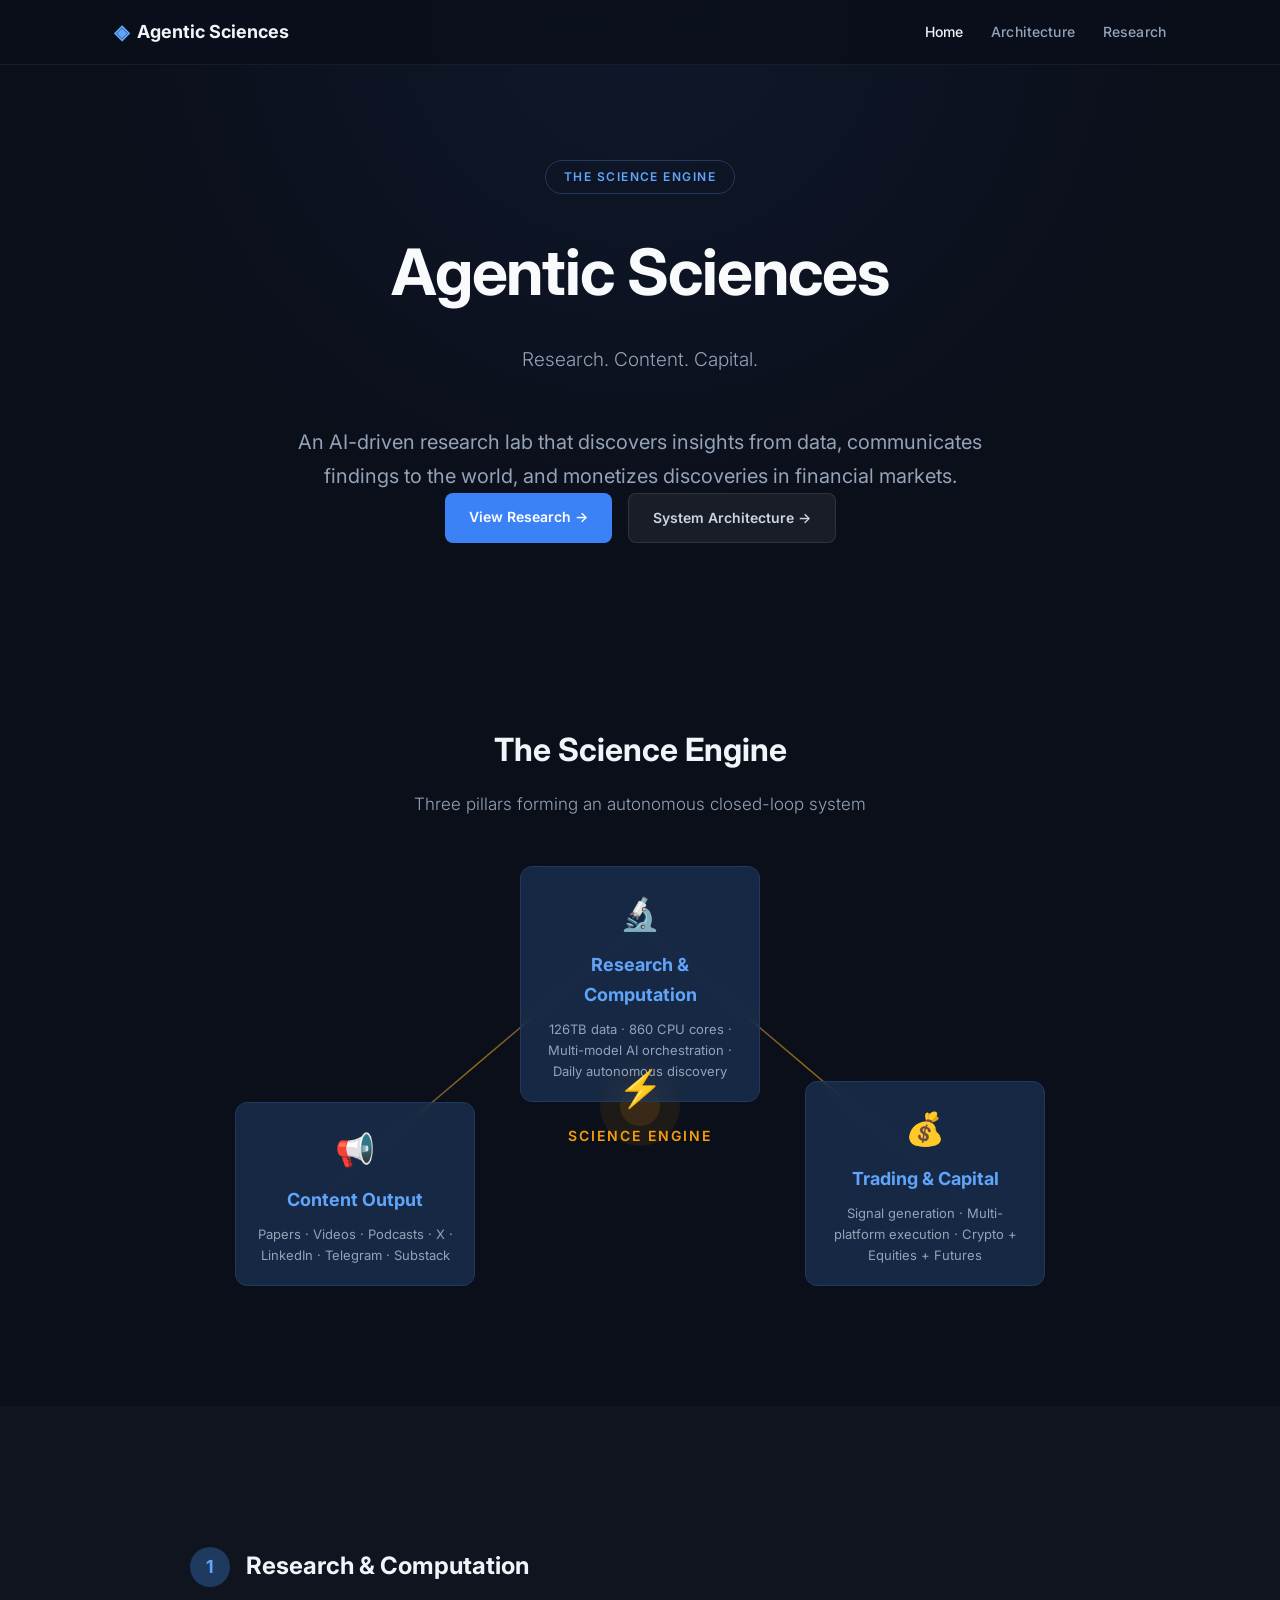
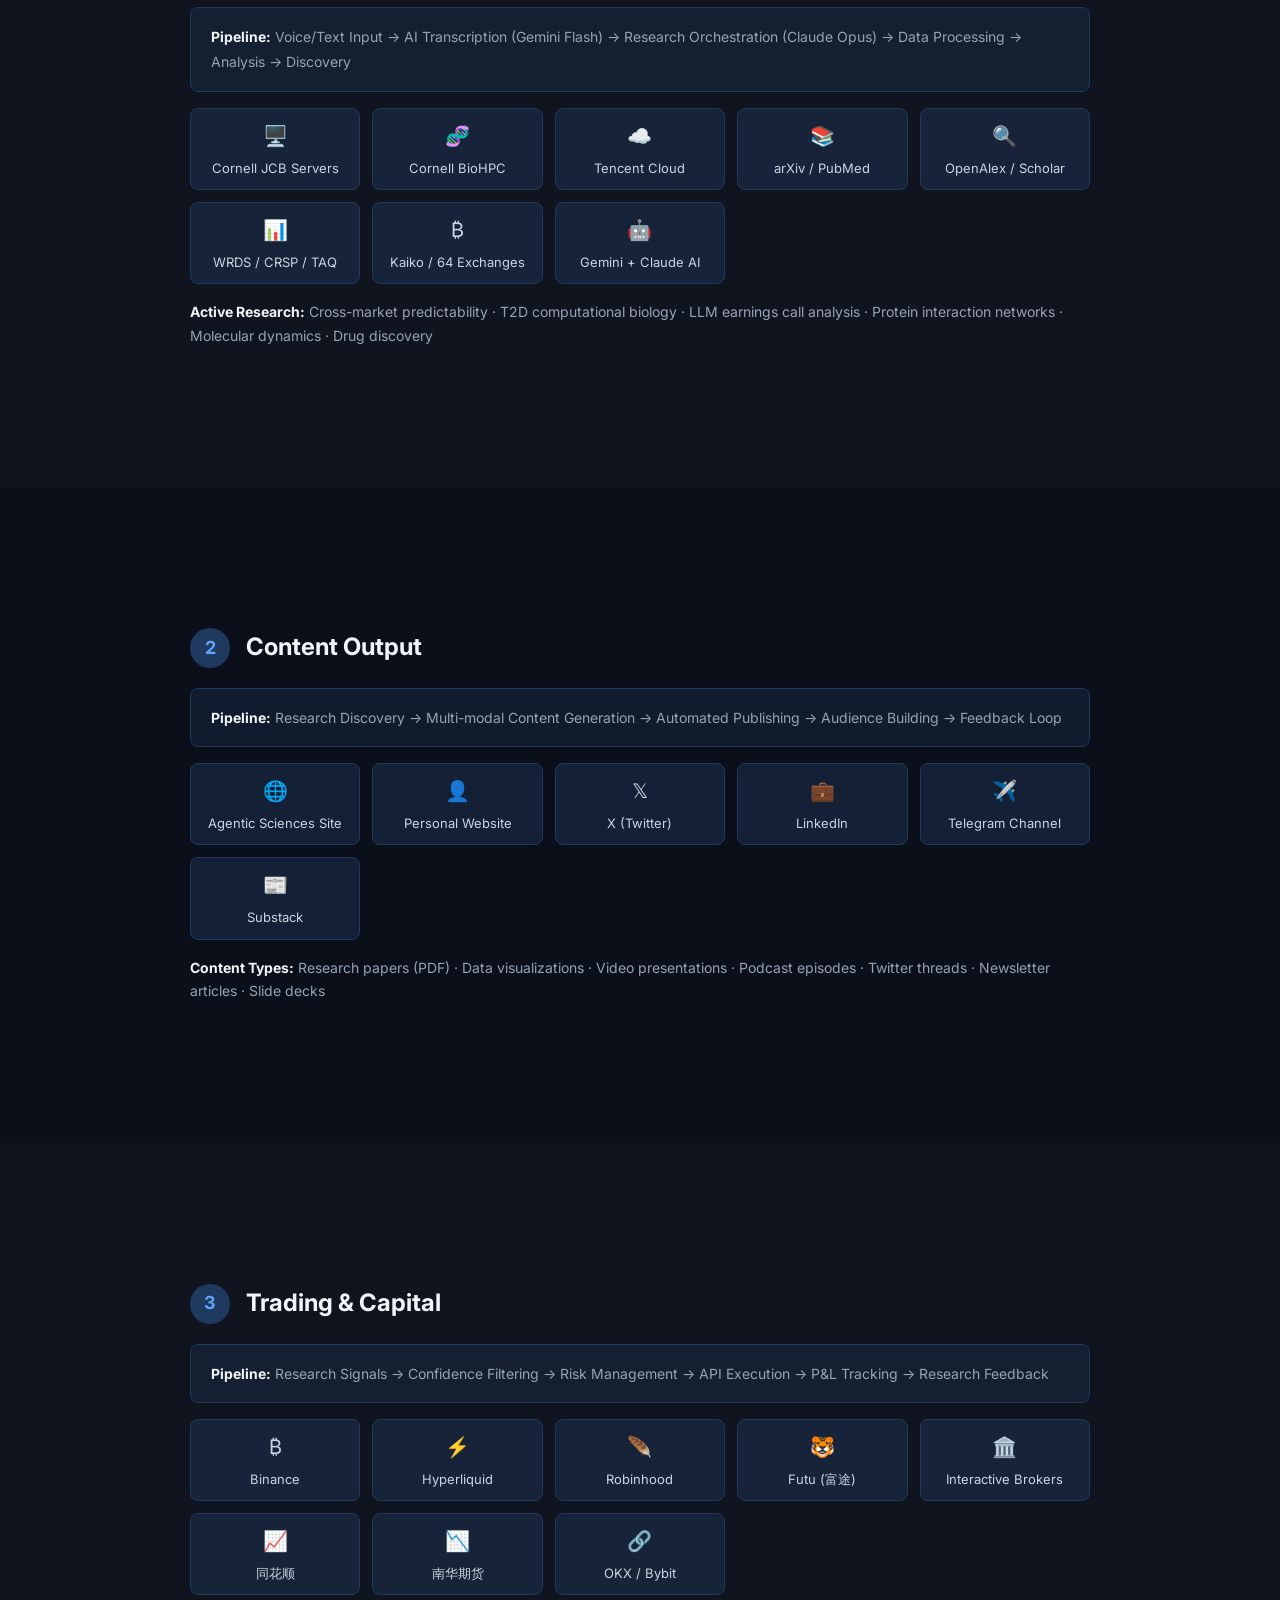
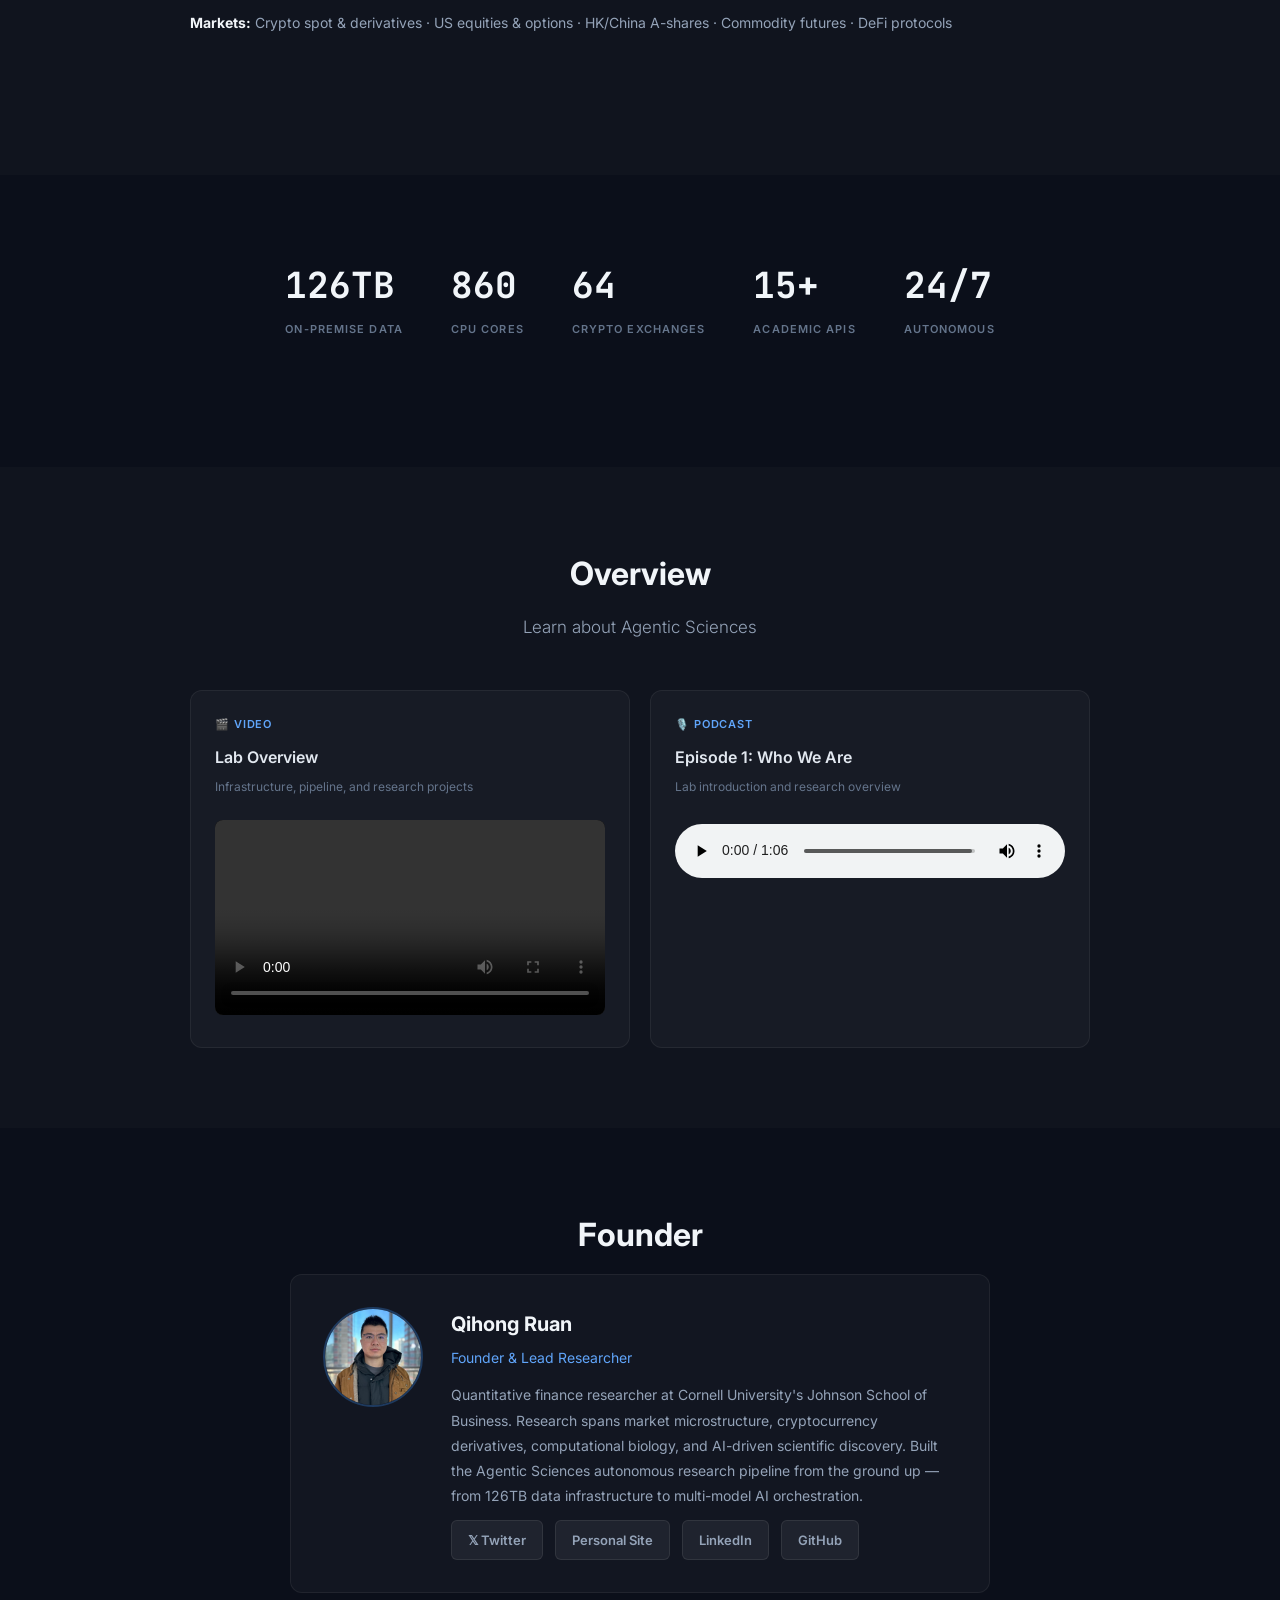
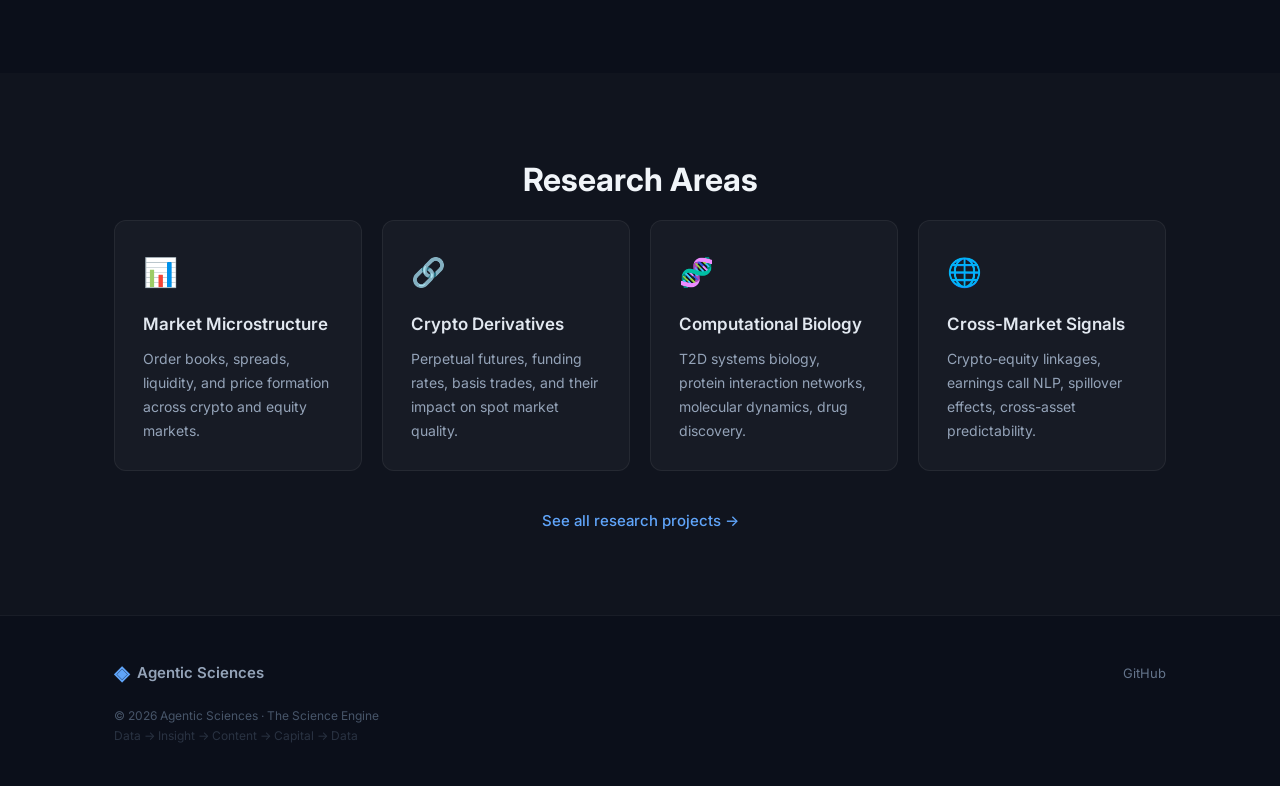
==== commit 8a2e2920: "Redesign Research page: Finance + Biology sections, clean layout - Merged T2D Biology into Research " ====
--- a/index.html
+++ b/index.html
@@ -76,14 +76,13 @@
 
 <nav class="nav">
     <div class="nav-inner">
-        <a href="/" class="nav-brand">
+        <a href="index.html" class="nav-brand">
             <span class="brand-icon">◈</span> Agentic Sciences
         </a>
         <div class="nav-links">
-            <a href="/" class="active">Home</a>
+            <a href="index.html" class="active">Home</a>
             <a href="architecture.html">Architecture</a>
             <a href="research.html">Research</a>
-            <a href="t2d-research.html">T2D Biology</a>
         </div>
     </div>
 </nav>
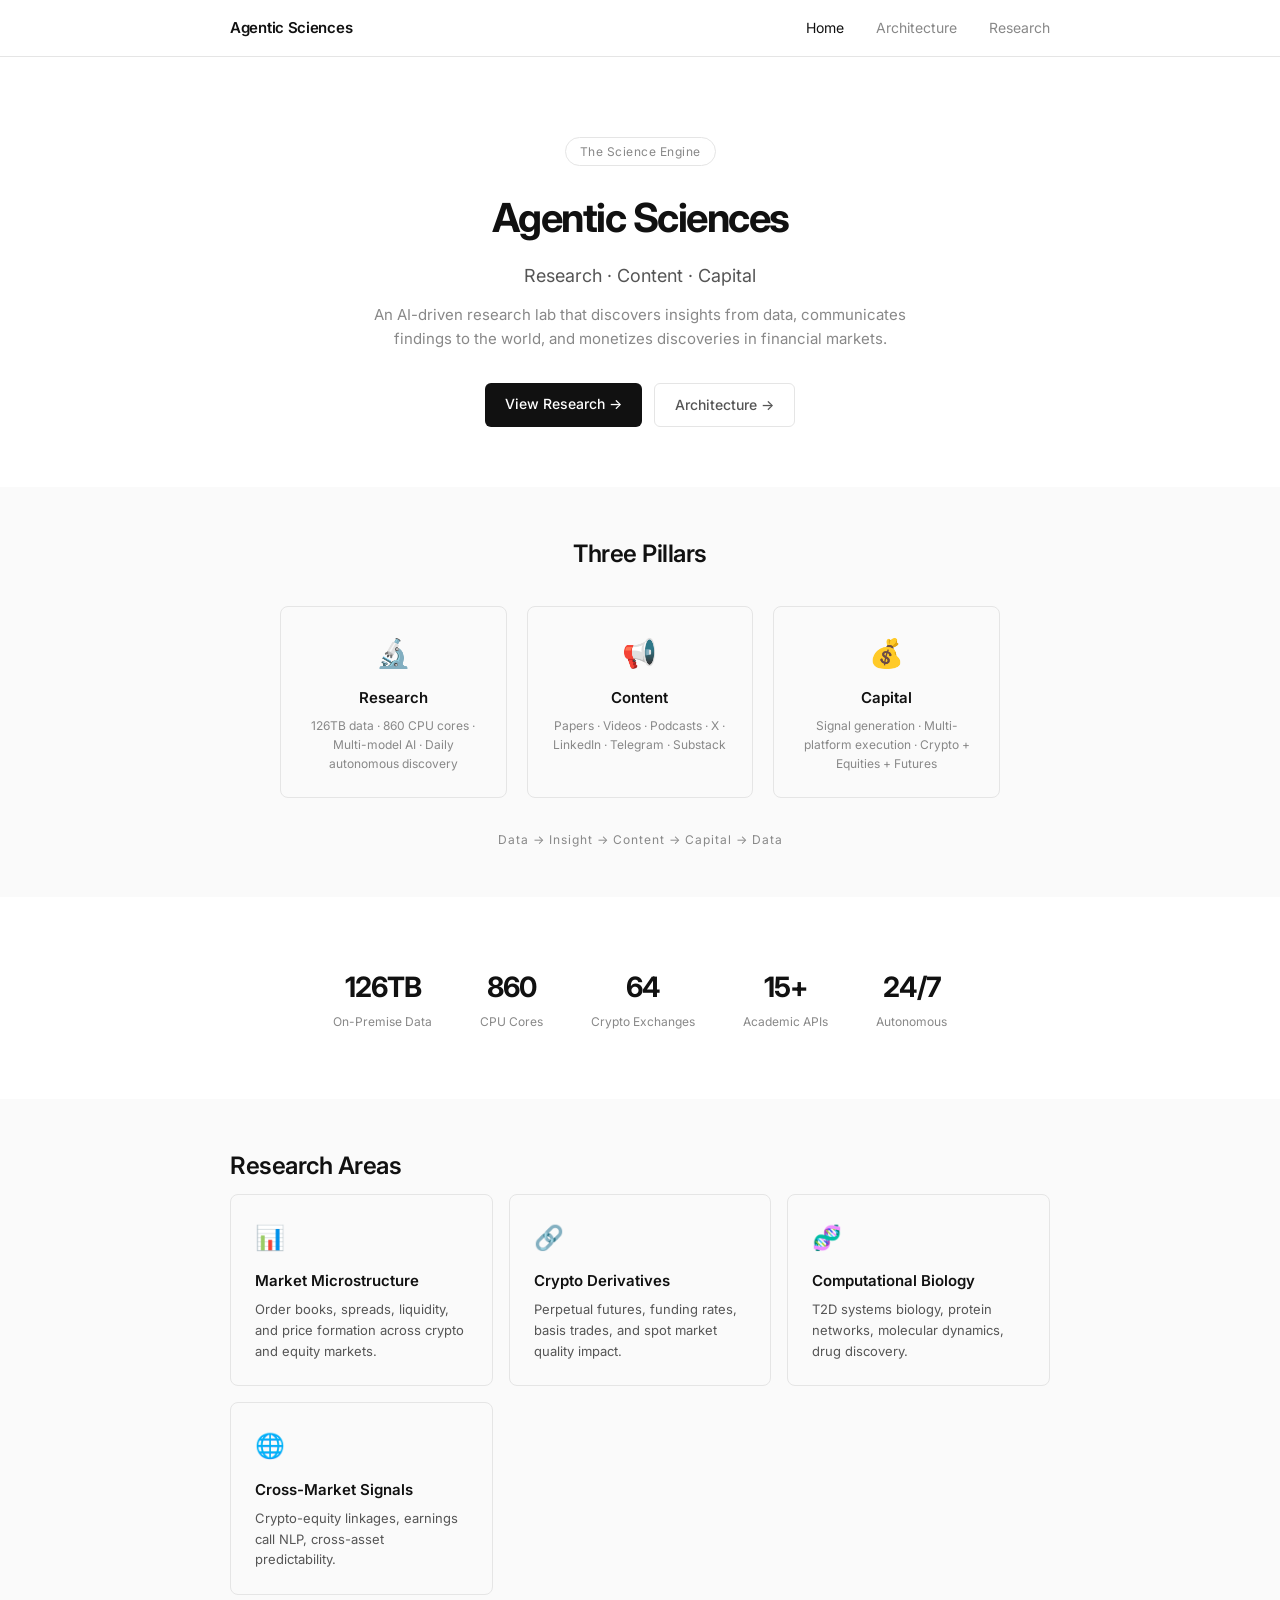
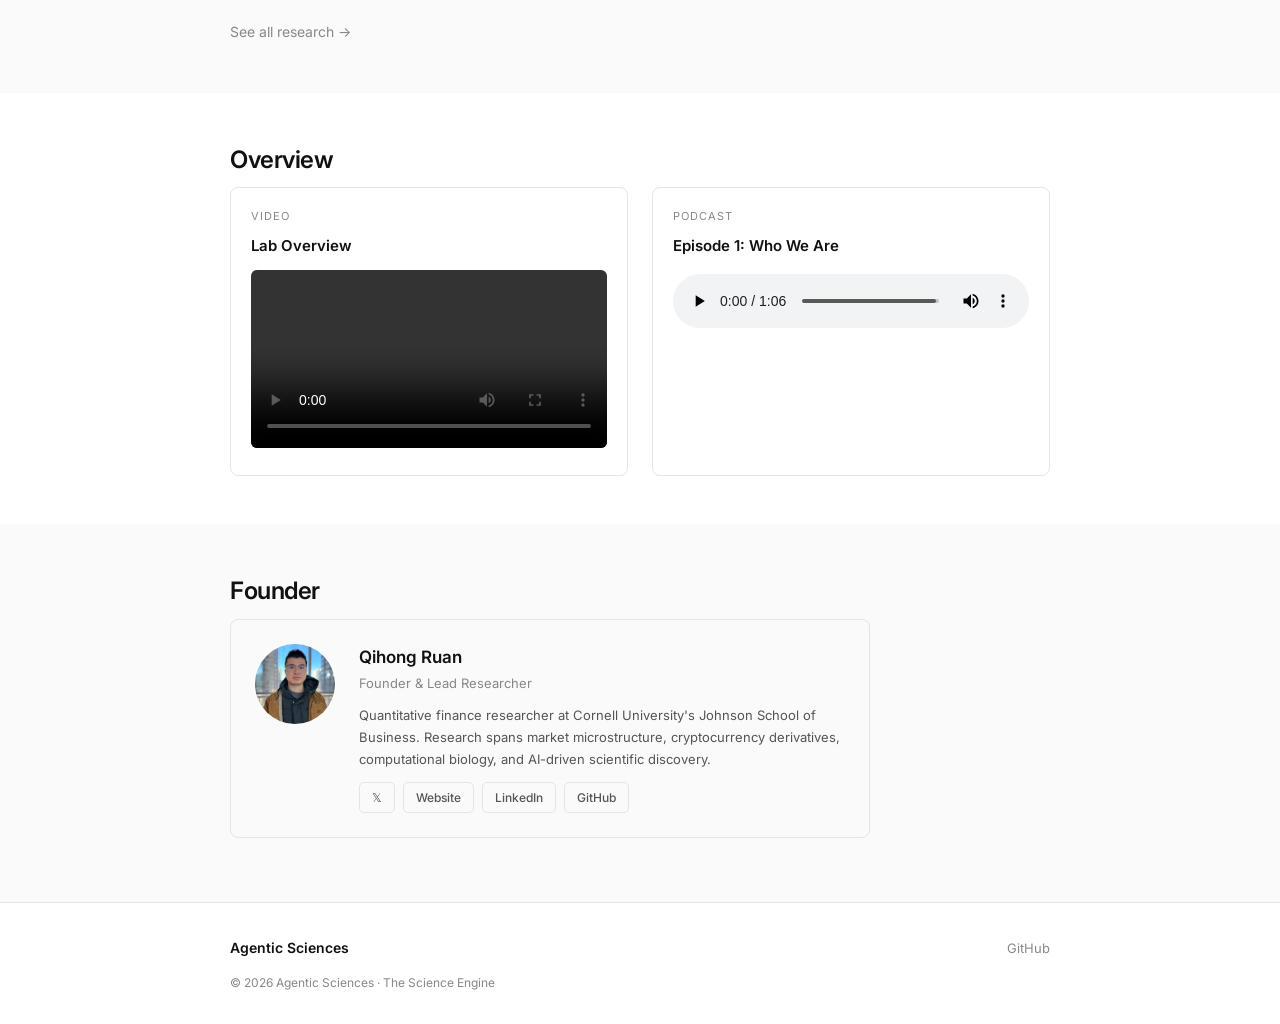
==== commit c733132e: "Complete redesign: clean white minimal theme - White background, black text, one accent color - Inte" ====
--- a/index.html
+++ b/index.html
@@ -5,80 +5,31 @@
     <meta name="viewport" content="width=device-width, initial-scale=1.0">
     <title>Agentic Sciences — The Science Engine</title>
     <link rel="canonical" href="https://agentic-sciences.github.io/" />
-    <link href="https://fonts.googleapis.com/css2?family=Inter:wght@300;400;500;600;700&family=JetBrains+Mono:wght@400;500&display=swap" rel="stylesheet">
+    <link href="https://fonts.googleapis.com/css2?family=Inter:wght@300;400;500;600;700&display=swap" rel="stylesheet">
     <link rel="stylesheet" href="css/style.css">
     <style>
-        .triangle-container {
-            max-width: 900px; margin: 40px auto; position: relative;
-            height: 420px;
-        }
-        .triangle-node {
-            position: absolute; width: 240px; text-align: center;
-            background: rgba(30,58,95,0.6); border: 1px solid #1e3a5f;
-            border-radius: 12px; padding: 20px; backdrop-filter: blur(10px);
-        }
-        .triangle-node h3 { color: #60a5fa; margin: 0 0 8px; font-size: 18px; }
-        .triangle-node p { color: #94a3b8; font-size: 13px; line-height: 1.6; margin: 0; }
-        .triangle-node .icon { font-size: 32px; margin-bottom: 8px; }
-        .node-top { top: 0; left: 50%; transform: translateX(-50%); }
-        .node-left { bottom: 0; left: 5%; }
-        .node-right { bottom: 0; right: 5%; }
-        .triangle-svg {
-            position: absolute; top: 0; left: 0; width: 100%; height: 100%;
-            pointer-events: none; z-index: -1;
-        }
-        .triangle-center {
-            position: absolute; top: 50%; left: 50%; transform: translate(-50%, -20%);
-            text-align: center;
-        }
-        .triangle-center .engine-label {
-            font-size: 14px; color: #f59e0b; font-weight: 600;
-            letter-spacing: 2px; text-transform: uppercase;
-        }
-        .triangle-center .engine-icon { font-size: 36px; margin-bottom: 4px; }
-        
-        .pillar-section { margin: 60px auto; max-width: 900px; }
-        .pillar-header { display: flex; align-items: center; gap: 16px; margin-bottom: 20px; }
-        .pillar-header .num {
-            background: #1e3a5f; color: #60a5fa; width: 40px; height: 40px;
-            border-radius: 50%; display: flex; align-items: center; justify-content: center;
-            font-weight: 700; font-size: 18px;
-        }
-        .pillar-header h2 { color: #f1f5f9; margin: 0; font-size: 24px; }
-        
-        .platform-grid {
-            display: grid; grid-template-columns: repeat(auto-fill, minmax(160px, 1fr));
-            gap: 12px; margin: 16px 0;
-        }
-        .platform-chip {
-            background: rgba(30,58,95,0.4); border: 1px solid #1e3a5f;
-            border-radius: 8px; padding: 10px 14px; text-align: center;
-            font-size: 13px; color: #cbd5e1;
-        }
-        .platform-chip .plat-icon { font-size: 20px; display: block; margin-bottom: 4px; }
-        
-        .flow-arrow { text-align: center; color: #475569; font-size: 24px; margin: 8px 0; }
-        .flow-box {
-            background: rgba(30,58,95,0.3); border: 1px solid #1e3a5f;
-            border-radius: 8px; padding: 16px 20px; margin: 12px 0;
-            color: #94a3b8; font-size: 14px; line-height: 1.8;
-        }
-        .flow-box strong { color: #f1f5f9; }
-
-        @media (max-width: 768px) {
-            .triangle-container { height: auto; display: flex; flex-direction: column; gap: 16px; align-items: center; }
-            .triangle-node { position: static; transform: none; width: 90%; }
-            .triangle-svg, .triangle-center { display: none; }
-        }
+        .triangle-wrap { max-width: 720px; margin: 32px auto; display: grid; grid-template-columns: 1fr 1fr 1fr; gap: 20px; }
+        .pillar { border: 1px solid var(--border); border-radius: var(--radius); padding: 24px; text-align: center; }
+        .pillar .icon { font-size: 28px; margin-bottom: 10px; }
+        .pillar h3 { font-size: 15px; font-weight: 600; margin-bottom: 6px; }
+        .pillar p { font-size: 12px; color: var(--text-muted); line-height: 1.6; }
+        .engine-tag { text-align: center; margin: 24px 0 0; font-size: 12px; color: var(--text-muted); letter-spacing: 1px; }
+        .founder-row { display: flex; gap: 24px; align-items: flex-start; }
+        .founder-photo { width: 80px; height: 80px; border-radius: 50%; object-fit: cover; flex-shrink: 0; }
+        .founder-info h3 { font-size: 17px; font-weight: 600; margin-bottom: 2px; }
+        .founder-info .role { font-size: 13px; color: var(--text-muted); margin-bottom: 10px; }
+        .founder-info p { font-size: 13px; color: var(--text-secondary); line-height: 1.7; }
+        .founder-links { margin-top: 12px; display: flex; gap: 8px; flex-wrap: wrap; }
+        .chip-grid { display: flex; flex-wrap: wrap; gap: 8px; margin-top: 12px; }
+        .chip { font-size: 12px; padding: 4px 12px; border: 1px solid var(--border); border-radius: 20px; color: var(--text-secondary); }
+        @media (max-width: 640px) { .triangle-wrap { grid-template-columns: 1fr; } .founder-row { flex-direction: column; align-items: center; text-align: center; } }
     </style>
 </head>
 <body>
 
 <nav class="nav">
     <div class="nav-inner">
-        <a href="index.html" class="nav-brand">
-            <span class="brand-icon">◈</span> Agentic Sciences
-        </a>
+        <a href="index.html" class="nav-brand">Agentic Sciences</a>
         <div class="nav-links">
             <a href="index.html" class="active">Home</a>
             <a href="architecture.html">Architecture</a>
@@ -87,158 +38,41 @@
     </div>
 </nav>
 
-<!-- Hero -->
 <section class="hero">
-    <div class="container">
-        <div class="hero-badge">The Science Engine</div>
-        <h1>Agentic Sciences</h1>
-        <p class="hero-subtitle">Research. Content. Capital.</p>
-        <p style="font-size:20px;font-weight:400;color:#94a3b8;margin-top:12px;max-width:700px;margin-left:auto;margin-right:auto">
-            An AI-driven research lab that discovers insights from data, communicates findings to the world, and monetizes discoveries in financial markets.
-        </p>
-        <div class="hero-cta">
-            <a href="research.html" class="btn btn-primary">View Research →</a>
-            <a href="architecture.html" class="btn btn-secondary">System Architecture →</a>
-        </div>
+    <span class="hero-badge">The Science Engine</span>
+    <h1>Agentic Sciences</h1>
+    <p class="hero-subtitle">Research · Content · Capital</p>
+    <p style="font-size:15px;color:var(--text-muted);max-width:560px;margin:12px auto 0">
+        An AI-driven research lab that discovers insights from data, communicates findings to the world, and monetizes discoveries in financial markets.
+    </p>
+    <div class="hero-cta">
+        <a href="research.html" class="btn btn-primary">View Research →</a>
+        <a href="architecture.html" class="btn btn-secondary">Architecture →</a>
     </div>
 </section>
 
-<!-- The Science Engine Triangle -->
-<section class="section">
+<!-- Three Pillars -->
+<section class="section section-alt">
     <div class="container">
-        <h2 class="section-title">The Science Engine</h2>
-        <p class="section-desc">Three pillars forming an autonomous closed-loop system</p>
-        
-        <div class="triangle-container">
-            <svg class="triangle-svg" viewBox="0 0 900 420" preserveAspectRatio="xMidYMid meet">
-                <defs>
-                    <linearGradient id="lineGrad" x1="0%" y1="0%" x2="100%" y2="0%">
-                        <stop offset="0%" style="stop-color:#3b82f6;stop-opacity:0.4"/>
-                        <stop offset="50%" style="stop-color:#f59e0b;stop-opacity:0.6"/>
-                        <stop offset="100%" style="stop-color:#3b82f6;stop-opacity:0.4"/>
-                    </linearGradient>
-                </defs>
-                <!-- Triangle lines -->
-                <line x1="450" y1="60" x2="120" y2="340" stroke="url(#lineGrad)" stroke-width="1.5"/>
-                <line x1="450" y1="60" x2="780" y2="340" stroke="url(#lineGrad)" stroke-width="1.5"/>
-                <line x1="120" y1="340" x2="780" y2="340" stroke="url(#lineGrad)" stroke-width="1.5"/>
-                <!-- Center glow -->
-                <circle cx="450" cy="240" r="40" fill="#f59e0b" opacity="0.08"/>
-                <circle cx="450" cy="240" r="20" fill="#f59e0b" opacity="0.12"/>
-            </svg>
-            
-            <div class="triangle-node node-top">
+        <h2 class="section-title" style="text-align:center">Three Pillars</h2>
+        <div class="triangle-wrap">
+            <div class="pillar">
                 <div class="icon">🔬</div>
-                <h3>Research & Computation</h3>
-                <p>126TB data · 860 CPU cores · Multi-model AI orchestration · Daily autonomous discovery</p>
+                <h3>Research</h3>
+                <p>126TB data · 860 CPU cores · Multi-model AI · Daily autonomous discovery</p>
             </div>
-            <div class="triangle-node node-left">
+            <div class="pillar">
                 <div class="icon">📢</div>
-                <h3>Content Output</h3>
+                <h3>Content</h3>
                 <p>Papers · Videos · Podcasts · X · LinkedIn · Telegram · Substack</p>
             </div>
-            <div class="triangle-node node-right">
+            <div class="pillar">
                 <div class="icon">💰</div>
-                <h3>Trading & Capital</h3>
+                <h3>Capital</h3>
                 <p>Signal generation · Multi-platform execution · Crypto + Equities + Futures</p>
             </div>
-            
-            <div class="triangle-center">
-                <div class="engine-icon">⚡</div>
-                <div class="engine-label">Science Engine</div>
-            </div>
         </div>
-    </div>
-</section>
-
-<!-- Pillar 1: Research -->
-<section class="section section-alt">
-    <div class="container">
-        <div class="pillar-section">
-            <div class="pillar-header">
-                <div class="num">1</div>
-                <h2>Research & Computation</h2>
-            </div>
-            <div class="flow-box">
-                <strong>Pipeline:</strong> Voice/Text Input → AI Transcription (Gemini Flash) → 
-                Research Orchestration (Claude Opus) → Data Processing → Analysis → Discovery
-            </div>
-            <div class="platform-grid">
-                <div class="platform-chip"><span class="plat-icon">🖥️</span>Cornell JCB Servers</div>
-                <div class="platform-chip"><span class="plat-icon">🧬</span>Cornell BioHPC</div>
-                <div class="platform-chip"><span class="plat-icon">☁️</span>Tencent Cloud</div>
-                <div class="platform-chip"><span class="plat-icon">📚</span>arXiv / PubMed</div>
-                <div class="platform-chip"><span class="plat-icon">🔍</span>OpenAlex / Scholar</div>
-                <div class="platform-chip"><span class="plat-icon">📊</span>WRDS / CRSP / TAQ</div>
-                <div class="platform-chip"><span class="plat-icon">₿</span>Kaiko / 64 Exchanges</div>
-                <div class="platform-chip"><span class="plat-icon">🤖</span>Gemini + Claude AI</div>
-            </div>
-            <p style="color:#94a3b8;font-size:14px;margin-top:16px">
-                <strong style="color:#f1f5f9">Active Research:</strong> 
-                Cross-market predictability · T2D computational biology · LLM earnings call analysis · 
-                Protein interaction networks · Molecular dynamics · Drug discovery
-            </p>
-        </div>
-    </div>
-</section>
-
-<!-- Pillar 2: Content -->
-<section class="section">
-    <div class="container">
-        <div class="pillar-section">
-            <div class="pillar-header">
-                <div class="num">2</div>
-                <h2>Content Output</h2>
-            </div>
-            <div class="flow-box">
-                <strong>Pipeline:</strong> Research Discovery → Multi-modal Content Generation → 
-                Automated Publishing → Audience Building → Feedback Loop
-            </div>
-            <div class="platform-grid">
-                <div class="platform-chip"><span class="plat-icon">🌐</span>Agentic Sciences Site</div>
-                <div class="platform-chip"><span class="plat-icon">👤</span>Personal Website</div>
-                <div class="platform-chip"><span class="plat-icon">𝕏</span>X (Twitter)</div>
-                <div class="platform-chip"><span class="plat-icon">💼</span>LinkedIn</div>
-                <div class="platform-chip"><span class="plat-icon">✈️</span>Telegram Channel</div>
-                <div class="platform-chip"><span class="plat-icon">📰</span>Substack</div>
-            </div>
-            <p style="color:#94a3b8;font-size:14px;margin-top:16px">
-                <strong style="color:#f1f5f9">Content Types:</strong> 
-                Research papers (PDF) · Data visualizations · Video presentations · 
-                Podcast episodes · Twitter threads · Newsletter articles · Slide decks
-            </p>
-        </div>
-    </div>
-</section>
-
-<!-- Pillar 3: Trading -->
-<section class="section section-alt">
-    <div class="container">
-        <div class="pillar-section">
-            <div class="pillar-header">
-                <div class="num">3</div>
-                <h2>Trading & Capital</h2>
-            </div>
-            <div class="flow-box">
-                <strong>Pipeline:</strong> Research Signals → Confidence Filtering → 
-                Risk Management → API Execution → P&L Tracking → Research Feedback
-            </div>
-            <div class="platform-grid">
-                <div class="platform-chip"><span class="plat-icon">₿</span>Binance</div>
-                <div class="platform-chip"><span class="plat-icon">⚡</span>Hyperliquid</div>
-                <div class="platform-chip"><span class="plat-icon">🪶</span>Robinhood</div>
-                <div class="platform-chip"><span class="plat-icon">🐯</span>Futu (富途)</div>
-                <div class="platform-chip"><span class="plat-icon">🏛️</span>Interactive Brokers</div>
-                <div class="platform-chip"><span class="plat-icon">📈</span>同花顺</div>
-                <div class="platform-chip"><span class="plat-icon">📉</span>南华期货</div>
-                <div class="platform-chip"><span class="plat-icon">🔗</span>OKX / Bybit</div>
-            </div>
-            <p style="color:#94a3b8;font-size:14px;margin-top:16px">
-                <strong style="color:#f1f5f9">Markets:</strong> 
-                Crypto spot & derivatives · US equities & options · 
-                HK/China A-shares · Commodity futures · DeFi protocols
-            </p>
-        </div>
+        <div class="engine-tag">Data → Insight → Content → Capital → Data</div>
     </div>
 </section>
 
@@ -246,82 +80,11 @@
 <section class="section">
     <div class="container">
         <div class="hero-stats">
-            <div class="stat">
-                <div class="stat-number">126TB</div>
-                <div class="stat-label">On-Premise Data</div>
-            </div>
-            <div class="stat">
-                <div class="stat-number">860</div>
-                <div class="stat-label">CPU Cores</div>
-            </div>
-            <div class="stat">
-                <div class="stat-number">64</div>
-                <div class="stat-label">Crypto Exchanges</div>
-            </div>
-            <div class="stat">
-                <div class="stat-number">15+</div>
-                <div class="stat-label">Academic APIs</div>
-            </div>
-            <div class="stat">
-                <div class="stat-number">24/7</div>
-                <div class="stat-label">Autonomous</div>
-            </div>
-        </div>
-    </div>
-</section>
-
-<!-- Overview Video & Podcast -->
-<section class="section section-alt">
-    <div class="container">
-        <h2 class="section-title">Overview</h2>
-        <p class="section-desc">Learn about Agentic Sciences</p>
-        <div class="output-grid" style="max-width:900px;margin:0 auto">
-            <div class="output-item">
-                <div class="type">🎬 Video</div>
-                <h3>Lab Overview</h3>
-                <p style="font-size:12px;color:#64748b">Infrastructure, pipeline, and research projects</p>
-                <video controls style="width:100%;border-radius:8px;margin-top:8px;background:#000">
-                    <source src="assets/videos/agentic_sciences_overview.mp4" type="video/mp4">
-                </video>
-            </div>
-            <div class="output-item">
-                <div class="type">🎙️ Podcast</div>
-                <h3>Episode 1: Who We Are</h3>
-                <p style="font-size:12px;color:#64748b">Lab introduction and research overview</p>
-                <audio controls style="width:100%;margin-top:12px">
-                    <source src="assets/podcast/ep01_en.mp3" type="audio/mpeg">
-                </audio>
-            </div>
-        </div>
-    </div>
-</section>
-
-<!-- Founder -->
-<section class="section">
-    <div class="container">
-        <h2 class="section-title">Founder</h2>
-        <div class="arch-block" style="max-width:700px;margin:0 auto;display:flex;gap:28px;align-items:flex-start">
-            <div style="min-width:100px;text-align:center">
-                <img src="img/founder.jpeg" alt="Qihong Ruan" 
-                     style="width:100px;height:100px;border-radius:50%;object-fit:cover;border:2px solid #1e3a5f"
-                     onerror="this.style.display='none'">
-            </div>
-            <div>
-                <h3 style="font-size:20px;color:#f1f5f9;margin-bottom:4px">Qihong Ruan</h3>
-                <p style="font-size:14px;color:#60a5fa;margin-bottom:12px">Founder & Lead Researcher</p>
-                <p style="font-size:14px;color:#94a3b8;line-height:1.8">
-                    Quantitative finance researcher at Cornell University's Johnson School of Business. 
-                    Research spans market microstructure, cryptocurrency derivatives, computational biology, 
-                    and AI-driven scientific discovery. Built the Agentic Sciences autonomous research pipeline 
-                    from the ground up — from 126TB data infrastructure to multi-model AI orchestration.
-                </p>
-                <div style="margin-top:12px;display:flex;gap:12px;flex-wrap:wrap">
-                    <a href="https://x.com/Qihong53030163" class="btn btn-sm">𝕏 Twitter</a>
-                    <a href="https://qihongruan.github.io" class="btn btn-sm">Personal Site</a>
-                    <a href="https://www.linkedin.com/in/qihong-ruan/" class="btn btn-sm">LinkedIn</a>
-                    <a href="https://github.com/QihongRuan" class="btn btn-sm">GitHub</a>
-                </div>
-            </div>
+            <div class="stat"><div class="stat-number">126TB</div><div class="stat-label">On-Premise Data</div></div>
+            <div class="stat"><div class="stat-number">860</div><div class="stat-label">CPU Cores</div></div>
+            <div class="stat"><div class="stat-number">64</div><div class="stat-label">Crypto Exchanges</div></div>
+            <div class="stat"><div class="stat-number">15+</div><div class="stat-label">Academic APIs</div></div>
+            <div class="stat"><div class="stat-number">24/7</div><div class="stat-label">Autonomous</div></div>
         </div>
     </div>
 </section>
@@ -339,41 +102,75 @@
             <div class="card">
                 <div class="card-icon">🔗</div>
                 <h3>Crypto Derivatives</h3>
-                <p>Perpetual futures, funding rates, basis trades, and their impact on spot market quality.</p>
+                <p>Perpetual futures, funding rates, basis trades, and spot market quality impact.</p>
             </div>
             <div class="card">
                 <div class="card-icon">🧬</div>
                 <h3>Computational Biology</h3>
-                <p>T2D systems biology, protein interaction networks, molecular dynamics, drug discovery.</p>
+                <p>T2D systems biology, protein networks, molecular dynamics, drug discovery.</p>
             </div>
             <div class="card">
                 <div class="card-icon">🌐</div>
                 <h3>Cross-Market Signals</h3>
-                <p>Crypto-equity linkages, earnings call NLP, spillover effects, cross-asset predictability.</p>
+                <p>Crypto-equity linkages, earnings call NLP, cross-asset predictability.</p>
             </div>
         </div>
-        <div class="more-link">
-            <a href="research.html">See all research projects →</a>
+        <div class="more-link"><a href="research.html">See all research →</a></div>
+    </div>
+</section>
+
+<!-- Overview -->
+<section class="section">
+    <div class="container">
+        <h2 class="section-title">Overview</h2>
+        <div class="output-grid">
+            <div class="output-item">
+                <div class="type">Video</div>
+                <h3>Lab Overview</h3>
+                <video controls style="width:100%;border-radius:6px;margin-top:8px">
+                    <source src="assets/videos/agentic_sciences_overview.mp4" type="video/mp4">
+                </video>
+            </div>
+            <div class="output-item">
+                <div class="type">Podcast</div>
+                <h3>Episode 1: Who We Are</h3>
+                <audio controls style="width:100%;margin-top:12px">
+                    <source src="assets/podcast/ep01_en.mp3" type="audio/mpeg">
+                </audio>
+            </div>
         </div>
     </div>
 </section>
 
-<!-- Footer -->
-<footer class="footer">
+<!-- Founder -->
+<section class="section section-alt">
     <div class="container">
-        <div class="footer-inner">
-            <div class="footer-brand">
-                <span class="brand-icon">◈</span> Agentic Sciences
-            </div>
-            <div class="footer-links">
-                <a href="https://github.com/Agentic-Sciences">GitHub</a>
+        <h2 class="section-title">Founder</h2>
+        <div class="arch-block" style="max-width:640px">
+            <div class="founder-row">
+                <img src="img/founder.jpeg" alt="Qihong Ruan" class="founder-photo" onerror="this.style.display='none'">
+                <div class="founder-info">
+                    <h3>Qihong Ruan</h3>
+                    <div class="role">Founder & Lead Researcher</div>
+                    <p>Quantitative finance researcher at Cornell University's Johnson School of Business. Research spans market microstructure, cryptocurrency derivatives, computational biology, and AI-driven scientific discovery.</p>
+                    <div class="founder-links">
+                        <a href="https://x.com/Qihong53030163" class="btn btn-sm">𝕏</a>
+                        <a href="https://qihongruan.github.io" class="btn btn-sm">Website</a>
+                        <a href="https://www.linkedin.com/in/qihong-ruan/" class="btn btn-sm">LinkedIn</a>
+                        <a href="https://github.com/QihongRuan" class="btn btn-sm">GitHub</a>
+                    </div>
+                </div>
             </div>
         </div>
-        <div class="footer-copy">
-            © 2026 Agentic Sciences · The Science Engine<br>
-            <span style="font-size:12px;opacity:0.5">Data → Insight → Content → Capital → Data</span>
-        </div>
     </div>
+</section>
+
+<footer class="footer">
+    <div class="footer-inner">
+        <div class="footer-brand">Agentic Sciences</div>
+        <div class="footer-links"><a href="https://github.com/Agentic-Sciences">GitHub</a></div>
+    </div>
+    <div class="footer-copy">© 2026 Agentic Sciences · The Science Engine</div>
 </footer>
 
 </body>
--- a/css/style.css
+++ b/css/style.css
@@ -1,172 +1,110 @@
-/* ========== Reset & Base ========== */
-*, *::before, *::after { margin: 0; padding: 0; box-sizing: border-box; }
-html { scroll-behavior: smooth; }
-body {
-    font-family: 'Inter', -apple-system, sans-serif;
-    font-size: 16px; line-height: 1.7;
-    color: #e2e8f0; background: #0b0f1a;
-    -webkit-font-smoothing: antialiased;
+/* Agentic Sciences — Clean Minimal Theme */
+:root {
+  --text: #111;
+  --text-secondary: #555;
+  --text-muted: #888;
+  --bg: #fff;
+  --bg-subtle: #fafafa;
+  --border: #e5e5e5;
+  --accent: #111;
+  --accent-hover: #333;
+  --radius: 8px;
+  --max-width: 820px;
+  --font: 'Inter', -apple-system, BlinkMacSystemFont, 'Segoe UI', sans-serif;
 }
-a { color: #60a5fa; text-decoration: none; transition: color .2s; }
-a:hover { color: #93c5fd; }
-.container { max-width: 1100px; margin: 0 auto; padding: 0 24px; }
 
-/* ========== Nav ========== */
-.nav { position: fixed; top: 0; left: 0; right: 0; z-index: 100;
-    background: rgba(11,15,26,.85); backdrop-filter: blur(20px);
-    border-bottom: 1px solid rgba(255,255,255,.06); }
-.nav-inner { max-width: 1100px; margin: 0 auto; padding: 0 24px;
-    display: flex; align-items: center; justify-content: space-between; height: 64px; }
-.nav-brand { font-weight: 700; font-size: 18px; color: #f1f5f9; display: flex; align-items: center; gap: 8px; }
-.brand-icon { color: #60a5fa; font-size: 20px; }
-.nav-brand:hover { color: #f1f5f9; }
-.nav-links { display: flex; gap: 28px; }
-.nav-links a { font-size: 14px; font-weight: 500; color: #94a3b8; letter-spacing: .01em; }
-.nav-links a:hover, .nav-links a.active { color: #f1f5f9; }
+* { margin: 0; padding: 0; box-sizing: border-box; }
+body { font-family: var(--font); color: var(--text); background: var(--bg); line-height: 1.6; -webkit-font-smoothing: antialiased; }
+a { color: var(--text); text-decoration: none; }
 
-/* ========== Hero ========== */
-.hero { padding: 160px 0 100px; text-align: center;
-    background: radial-gradient(ellipse at 50% 0%, rgba(59,130,246,.08) 0%, transparent 60%); }
-.hero-badge { display: inline-block; font-size: 12px; font-weight: 600;
-    text-transform: uppercase; letter-spacing: .12em; color: #60a5fa;
-    border: 1px solid rgba(96,165,250,.25); border-radius: 20px;
-    padding: 6px 18px; margin-bottom: 24px; }
-.hero h1 { font-size: 64px; font-weight: 700; color: #f8fafc;
-    letter-spacing: -.02em; margin-bottom: 16px; }
-.hero-subtitle { font-size: 19px; color: #94a3b8; max-width: 680px; margin: 0 auto 48px;
-    font-weight: 300; line-height: 1.8; }
-.hero-stats { display: flex; justify-content: center; gap: 48px; margin-bottom: 48px; }
-.stat-number { font-size: 36px; font-weight: 700; color: #f1f5f9;
-    font-family: 'JetBrains Mono', monospace; }
-.stat-label { font-size: 11px; font-weight: 600; text-transform: uppercase;
-    letter-spacing: .1em; color: #64748b; margin-top: 4px; }
+/* Nav */
+.nav { border-bottom: 1px solid var(--border); padding: 0 24px; position: sticky; top: 0; background: rgba(255,255,255,0.95); backdrop-filter: blur(10px); z-index: 100; }
+.nav-inner { max-width: var(--max-width); margin: 0 auto; display: flex; justify-content: space-between; align-items: center; height: 56px; }
+.nav-brand { font-weight: 600; font-size: 15px; color: var(--text); letter-spacing: -0.3px; }
+.brand-icon { display: none; }
+.nav-links { display: flex; gap: 32px; }
+.nav-links a { font-size: 14px; color: var(--text-muted); transition: color 0.15s; }
+.nav-links a:hover, .nav-links a.active { color: var(--text); }
 
-/* ========== Buttons ========== */
-.btn { display: inline-block; padding: 12px 24px; border-radius: 8px;
-    font-size: 14px; font-weight: 600; transition: all .2s; }
-.btn-primary { background: #3b82f6; color: #fff; }
-.btn-primary:hover { background: #2563eb; color: #fff; }
-.btn-secondary { background: rgba(255,255,255,.06); color: #cbd5e1;
-    border: 1px solid rgba(255,255,255,.1); }
-.btn-secondary:hover { background: rgba(255,255,255,.1); color: #f1f5f9; }
-.btn-sm { padding: 8px 16px; font-size: 13px; border-radius: 6px;
-    background: rgba(255,255,255,.06); color: #94a3b8;
-    border: 1px solid rgba(255,255,255,.08); }
-.btn-sm:hover { background: rgba(255,255,255,.1); color: #e2e8f0; }
-.hero-cta { display: flex; gap: 16px; justify-content: center; }
+/* Hero */
+.hero { padding: 80px 24px 60px; text-align: center; }
+.hero h1 { font-size: 40px; font-weight: 700; letter-spacing: -1.5px; color: var(--text); margin-bottom: 12px; }
+.hero-subtitle { font-size: 18px; color: var(--text-secondary); font-weight: 400; }
+.hero-badge { display: inline-block; font-size: 12px; color: var(--text-muted); border: 1px solid var(--border); padding: 4px 14px; border-radius: 20px; margin-bottom: 20px; letter-spacing: 0.5px; }
+.hero-cta { margin-top: 32px; display: flex; gap: 12px; justify-content: center; }
 
-/* ========== Sections ========== */
-.section { padding: 80px 0; }
-.section-alt { background: rgba(255,255,255,.02); }
-.section-title { font-size: 32px; font-weight: 700; color: #f1f5f9;
-    margin-bottom: 12px; text-align: center; }
-.section-desc { font-size: 17px; color: #94a3b8; text-align: center;
-    max-width: 640px; margin: 0 auto 48px; font-weight: 300; }
+/* Buttons */
+.btn { display: inline-block; padding: 10px 20px; border-radius: 6px; font-size: 14px; font-weight: 500; transition: all 0.15s; }
+.btn-primary { background: var(--accent); color: #fff; }
+.btn-primary:hover { background: var(--accent-hover); }
+.btn-secondary { border: 1px solid var(--border); color: var(--text-secondary); }
+.btn-secondary:hover { border-color: var(--text-muted); color: var(--text); }
+.btn-sm { padding: 5px 12px; font-size: 12px; border: 1px solid var(--border); border-radius: 5px; color: var(--text-secondary); }
+.btn-sm:hover { border-color: var(--text-muted); color: var(--text); }
 
-/* ========== Cards ========== */
-.cards { display: grid; grid-template-columns: repeat(auto-fit, minmax(240px, 1fr)); gap: 20px; }
-.card { background: rgba(255,255,255,.03); border: 1px solid rgba(255,255,255,.06);
-    border-radius: 12px; padding: 28px; transition: all .2s; }
-.card:hover { border-color: rgba(96,165,250,.2); background: rgba(255,255,255,.05); }
-.card-icon { font-size: 28px; margin-bottom: 14px; }
-.card h3 { font-size: 17px; font-weight: 600; color: #e2e8f0; margin-bottom: 8px; }
-.card p { font-size: 14px; color: #94a3b8; line-height: 1.7; }
+/* Sections */
+.section { padding: 48px 24px; }
+.section-alt { background: var(--bg-subtle); }
+.container { max-width: var(--max-width); margin: 0 auto; }
+.section-title { font-size: 24px; font-weight: 600; letter-spacing: -0.5px; margin-bottom: 8px; }
+.section-desc { font-size: 15px; color: var(--text-muted); margin-bottom: 32px; }
 
-/* ========== Research Highlight ========== */
-.research-card-large { background: rgba(255,255,255,.03); border: 1px solid rgba(255,255,255,.08);
-    border-radius: 12px; padding: 36px; max-width: 800px; margin: 0 auto; }
-.research-status { display: inline-block; font-size: 11px; font-weight: 600;
-    text-transform: uppercase; letter-spacing: .08em; padding: 4px 12px;
-    border-radius: 12px; margin-bottom: 16px; }
-.research-status.active { background: rgba(52,211,153,.1); color: #34d399;
-    border: 1px solid rgba(52,211,153,.2); }
-.research-card-large h3 { font-size: 24px; font-weight: 700; color: #f1f5f9; margin-bottom: 12px; }
-.research-card-large p { font-size: 15px; color: #94a3b8; line-height: 1.8; margin-bottom: 20px; }
-.research-meta { display: flex; gap: 24px; font-size: 13px; color: #64748b; margin-bottom: 20px; flex-wrap: wrap; }
-.research-links { display: flex; gap: 10px; flex-wrap: wrap; }
+/* Page header */
+.page-header { padding: 48px 24px 32px; border-bottom: 1px solid var(--border); }
+.page-header h1 { font-size: 32px; font-weight: 700; letter-spacing: -1px; }
+.page-header p { font-size: 15px; color: var(--text-muted); margin-top: 4px; }
 
-/* ========== Infrastructure ========== */
-.infra-grid { display: grid; grid-template-columns: repeat(auto-fit, minmax(220px, 1fr)); gap: 16px; }
-.infra-item { background: rgba(255,255,255,.03); border: 1px solid rgba(255,255,255,.06);
-    border-radius: 10px; padding: 24px; }
-.infra-item h4 { font-size: 15px; font-weight: 600; color: #e2e8f0; margin-bottom: 8px; }
-.infra-item p { font-size: 13px; color: #64748b; line-height: 1.7; }
+/* Cards */
+.cards { display: grid; grid-template-columns: repeat(auto-fill, minmax(240px, 1fr)); gap: 16px; }
+.card { border: 1px solid var(--border); border-radius: var(--radius); padding: 24px; transition: box-shadow 0.15s; }
+.card:hover { box-shadow: 0 2px 8px rgba(0,0,0,0.06); }
+.card-icon { font-size: 24px; margin-bottom: 12px; }
+.card h3 { font-size: 15px; font-weight: 600; margin-bottom: 6px; }
+.card p { font-size: 13px; color: var(--text-secondary); line-height: 1.6; }
 
-/* ========== More Link ========== */
-.more-link { text-align: center; margin-top: 36px; }
-.more-link a { font-size: 15px; font-weight: 500; color: #60a5fa; }
+/* Stats */
+.hero-stats { display: flex; justify-content: center; gap: 48px; flex-wrap: wrap; padding: 20px 0; }
+.stat { text-align: center; }
+.stat-number { font-size: 28px; font-weight: 700; letter-spacing: -1px; }
+.stat-label { font-size: 12px; color: var(--text-muted); margin-top: 2px; }
 
-/* ========== Footer ========== */
-.footer { padding: 40px 0; border-top: 1px solid rgba(255,255,255,.06); }
-.footer-inner { display: flex; justify-content: space-between; align-items: center; margin-bottom: 16px; }
-.footer-brand { font-weight: 600; font-size: 15px; color: #94a3b8; display: flex; align-items: center; gap: 8px; }
-.footer-links { display: flex; gap: 20px; }
-.footer-links a { font-size: 13px; color: #64748b; }
-.footer-links a:hover { color: #94a3b8; }
-.footer-copy { font-size: 12px; color: #475569; }
+/* Outputs / Media */
+.output-grid { display: grid; grid-template-columns: 1fr 1fr; gap: 24px; }
+.output-item { border: 1px solid var(--border); border-radius: var(--radius); padding: 20px; }
+.output-item .type { font-size: 11px; color: var(--text-muted); text-transform: uppercase; letter-spacing: 1px; margin-bottom: 8px; }
+.output-item h3 { font-size: 15px; font-weight: 600; margin-bottom: 4px; }
 
-/* ========== Research Page ========== */
-.page-header { padding: 120px 0 60px; text-align: center;
-    background: radial-gradient(ellipse at 50% 0%, rgba(59,130,246,.06) 0%, transparent 60%); }
-.page-header h1 { font-size: 42px; font-weight: 700; color: #f8fafc; margin-bottom: 12px; }
-.page-header p { font-size: 17px; color: #94a3b8; font-weight: 300; }
+/* Architecture blocks */
+.arch-block { border: 1px solid var(--border); border-radius: var(--radius); padding: 24px; margin-bottom: 16px; }
+.arch-block p { font-size: 14px; color: var(--text-secondary); line-height: 1.8; }
+.arch-block strong { color: var(--text); }
 
-.research-list { max-width: 800px; margin: 0 auto; }
-.research-item { background: rgba(255,255,255,.03); border: 1px solid rgba(255,255,255,.06);
-    border-radius: 12px; padding: 32px; margin-bottom: 20px; transition: all .2s; }
-.research-item:hover { border-color: rgba(96,165,250,.15); }
-.research-item h3 { font-size: 20px; font-weight: 700; color: #e2e8f0; margin-bottom: 8px; }
-.research-item .desc { font-size: 14px; color: #94a3b8; line-height: 1.8; margin-bottom: 16px; }
-.research-item .meta { font-size: 12px; color: #64748b; margin-bottom: 16px; }
+/* Links */
+.more-link { margin-top: 24px; }
+.more-link a { font-size: 14px; color: var(--text-muted); }
+.more-link a:hover { color: var(--text); }
 
-/* ========== Architecture Page ========== */
-.arch-block { background: rgba(255,255,255,.03); border: 1px solid rgba(255,255,255,.06);
-    border-radius: 12px; padding: 32px; margin-bottom: 24px; max-width: 900px; margin-left: auto; margin-right: auto; }
-.arch-block h3 { font-size: 18px; font-weight: 700; color: #e2e8f0; margin-bottom: 12px; }
-.arch-block p { font-size: 14px; color: #94a3b8; line-height: 1.8; }
-.arch-diagram-box { background: #0f1629; border: 1px solid rgba(96,165,250,.15);
-    border-radius: 10px; padding: 28px; font-family: 'JetBrains Mono', monospace;
-    font-size: 13px; line-height: 2; color: #94a3b8; overflow-x: auto;
-    white-space: pre; max-width: 900px; margin: 0 auto 32px; }
-.layer-grid { display: grid; grid-template-columns: 1fr 1fr; gap: 16px;
-    max-width: 900px; margin: 0 auto 32px; }
-.layer { background: rgba(255,255,255,.03); border-left: 3px solid #3b82f6;
-    border-radius: 0 10px 10px 0; padding: 20px 24px; }
-.layer h4 { font-size: 14px; font-weight: 600; color: #e2e8f0; margin-bottom: 6px; }
-.layer p { font-size: 13px; color: #64748b; line-height: 1.7; }
+/* Footer */
+.footer { border-top: 1px solid var(--border); padding: 32px 24px; }
+.footer-inner { max-width: var(--max-width); margin: 0 auto; display: flex; justify-content: space-between; align-items: center; }
+.footer-brand { font-weight: 600; font-size: 14px; }
+.footer-links a { font-size: 13px; color: var(--text-muted); }
+.footer-copy { max-width: var(--max-width); margin: 12px auto 0; font-size: 12px; color: var(--text-muted); }
 
-/* ========== Outputs Page ========== */
-.output-grid { display: grid; grid-template-columns: repeat(auto-fit, minmax(300px, 1fr));
-    gap: 20px; max-width: 900px; margin: 0 auto; }
-.output-item { background: rgba(255,255,255,.03); border: 1px solid rgba(255,255,255,.06);
-    border-radius: 12px; padding: 24px; }
-.output-item h3 { font-size: 16px; font-weight: 600; color: #e2e8f0; margin-bottom: 6px; }
-.output-item .type { font-size: 11px; font-weight: 600; text-transform: uppercase;
-    letter-spacing: .08em; color: #60a5fa; margin-bottom: 10px; }
-.output-item p { font-size: 13px; color: #94a3b8; margin-bottom: 14px; line-height: 1.7; }
+/* Research list */
+.research-list { display: flex; flex-direction: column; gap: 16px; }
+.research-item { border: 1px solid var(--border); border-radius: var(--radius); padding: 24px; }
+.research-status { display: none; }
+.research-item h3 { font-size: 16px; font-weight: 600; margin-bottom: 4px; }
+.research-item .desc { font-size: 13px; color: var(--text-secondary); line-height: 1.7; }
+.research-item .meta { font-size: 11px; color: var(--text-muted); margin-top: 6px; }
 
-/* Figure gallery */
-.fig-gallery { display: grid; grid-template-columns: repeat(auto-fit, minmax(280px, 1fr));
-    gap: 16px; max-width: 900px; margin: 32px auto; }
-.fig-item { background: rgba(255,255,255,.03); border: 1px solid rgba(255,255,255,.06);
-    border-radius: 10px; overflow: hidden; }
-.fig-item img { width: 100%; display: block; }
-.fig-item .fig-cap { padding: 12px 16px; font-size: 12px; color: #64748b; }
-
-/* ========== Responsive ========== */
-@media (max-width: 768px) {
-    .hero h1 { font-size: 36px; }
-    .hero-stats { flex-wrap: wrap; gap: 24px; }
-    .hero-cta { flex-direction: column; align-items: center; }
-    .nav-links { gap: 16px; }
-    .nav-links a { font-size: 13px; }
-    .layer-grid { grid-template-columns: 1fr; }
-    .research-meta { flex-direction: column; gap: 8px; }
+/* Responsive */
+@media (max-width: 640px) {
+  .hero h1 { font-size: 28px; }
+  .hero-stats { gap: 24px; }
+  .stat-number { font-size: 22px; }
+  .output-grid { grid-template-columns: 1fr; }
+  .nav-links { gap: 20px; }
+  .cards { grid-template-columns: 1fr; }
 }
-@media (max-width: 480px) {
-    .hero h1 { font-size: 28px; }
-    .hero-stats { gap: 16px; }
-    .stat-number { font-size: 24px; }
-    .nav-inner { padding: 0 16px; }
-    .container { padding: 0 16px; }
-}
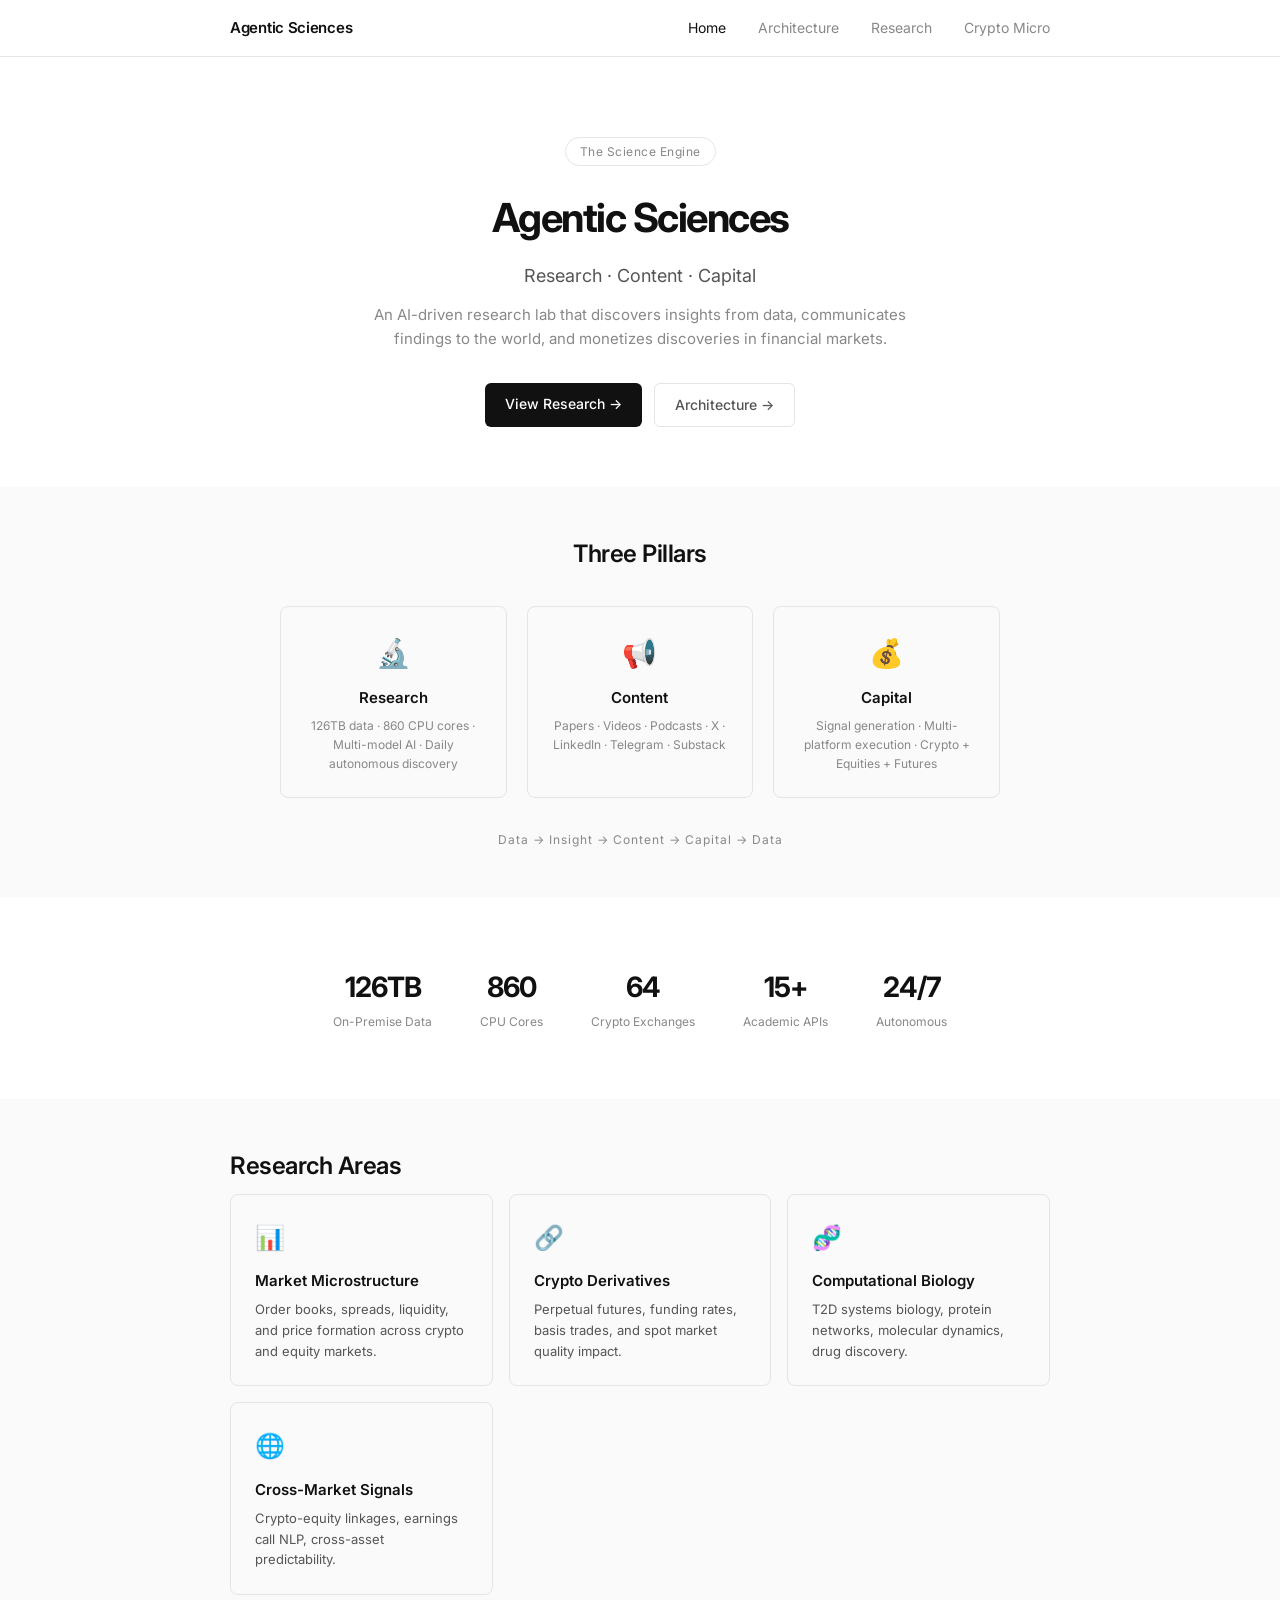
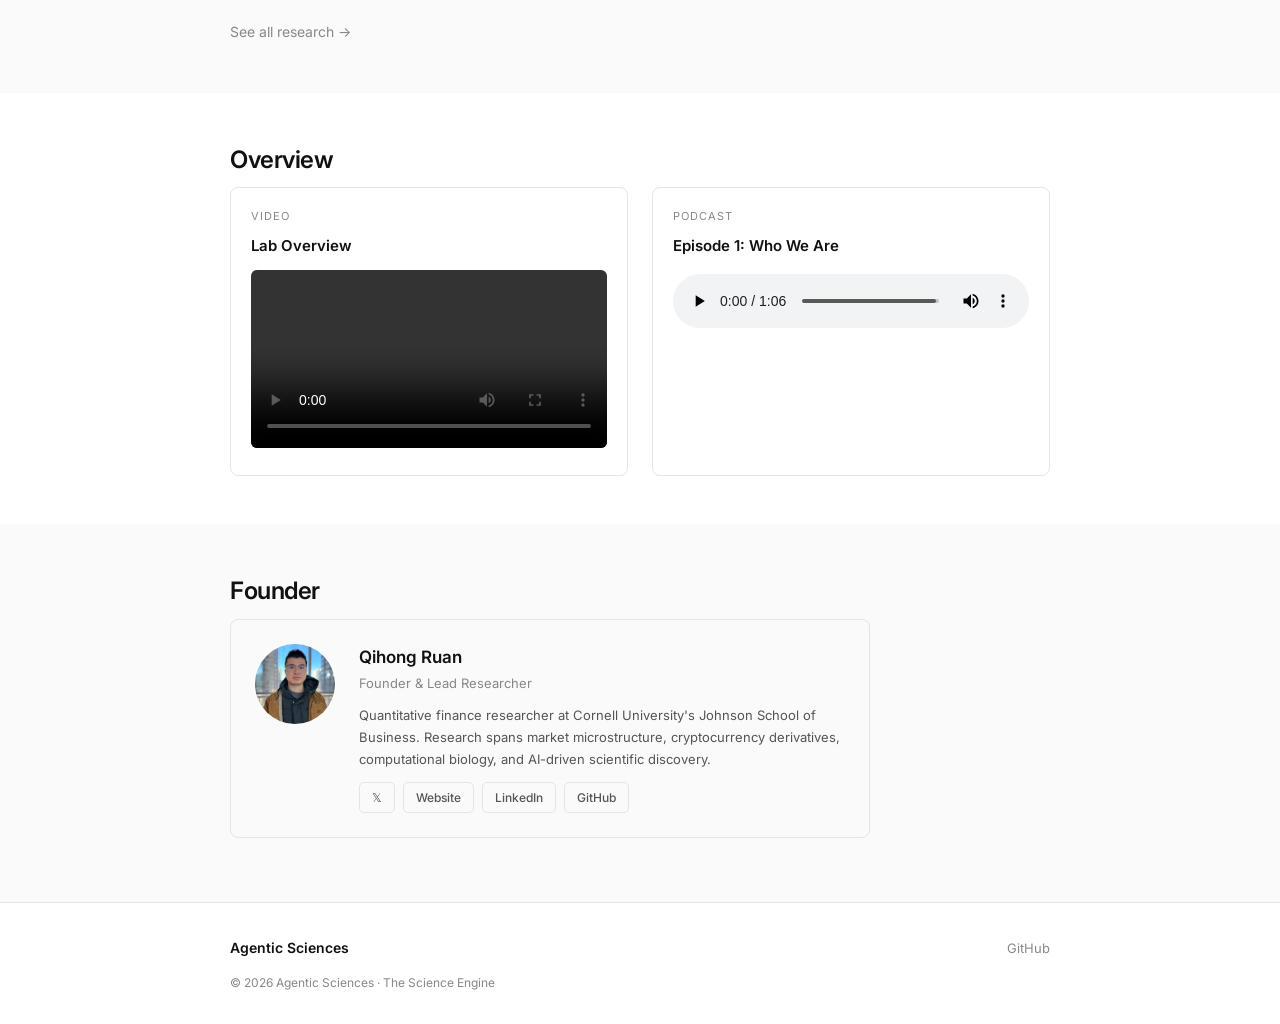
==== commit 28b319b0: "Add crypto microstructure research dashboard — 16 studies, 3 GPU tasks, live results - R001: Cross-e" ====
--- a/index.html
+++ b/index.html
@@ -34,6 +34,7 @@
             <a href="index.html" class="active">Home</a>
             <a href="architecture.html">Architecture</a>
             <a href="research.html">Research</a>
+            <a href="crypto-microstructure.html">Crypto Micro</a>
         </div>
     </div>
 </nav>
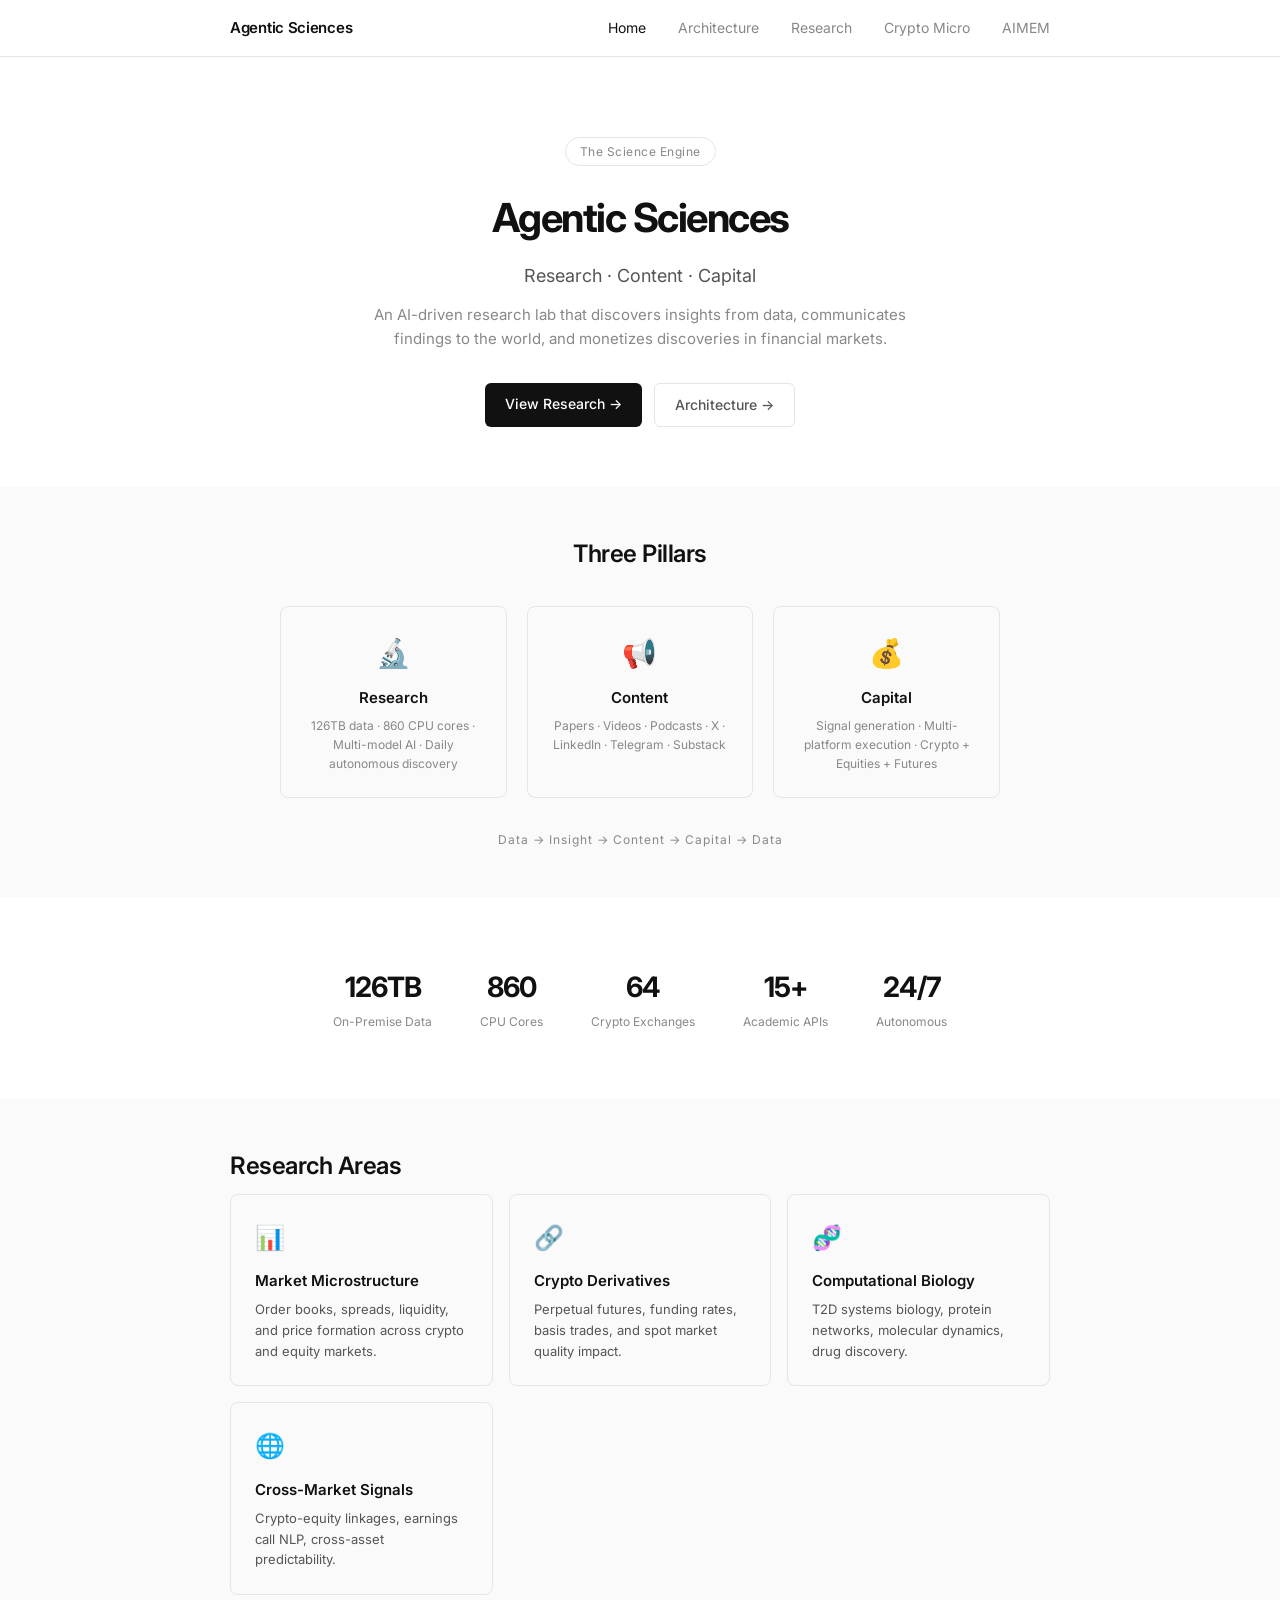
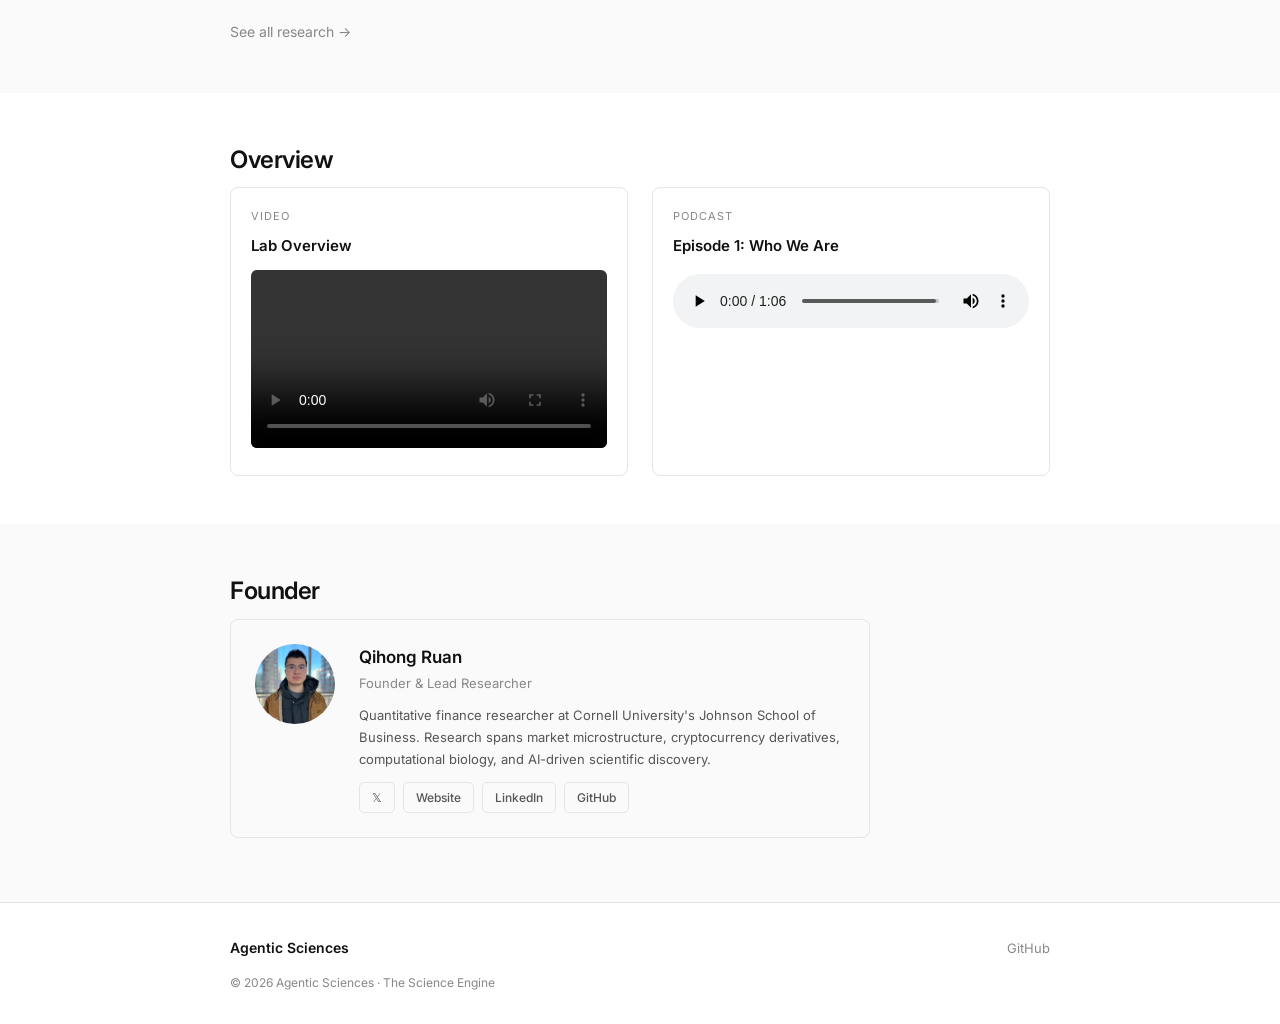
==== commit fc2bd049: "Add AIMEM nav link to all pages" ====
--- a/index.html
+++ b/index.html
@@ -35,6 +35,7 @@
             <a href="architecture.html">Architecture</a>
             <a href="research.html">Research</a>
             <a href="crypto-microstructure.html">Crypto Micro</a>
+            <a href="aimem.html">AIMEM</a>
         </div>
     </div>
 </nav>
